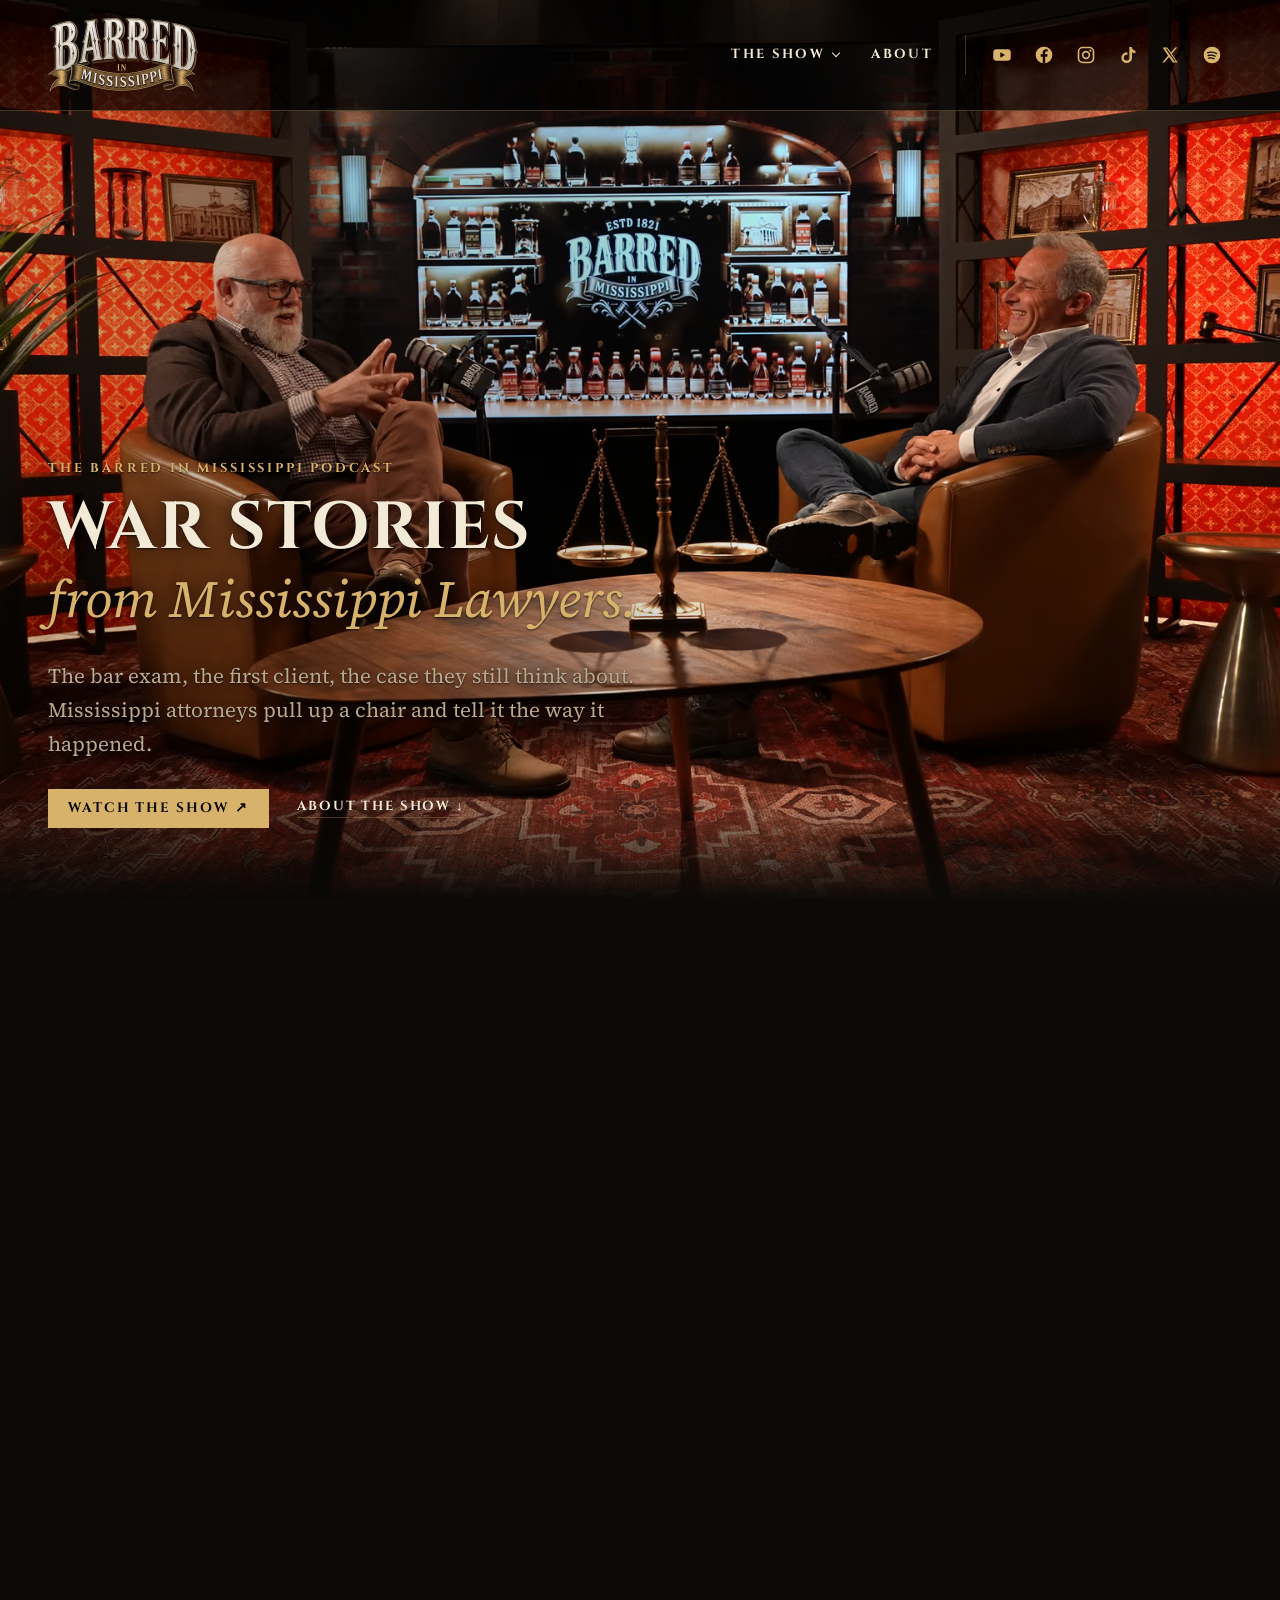
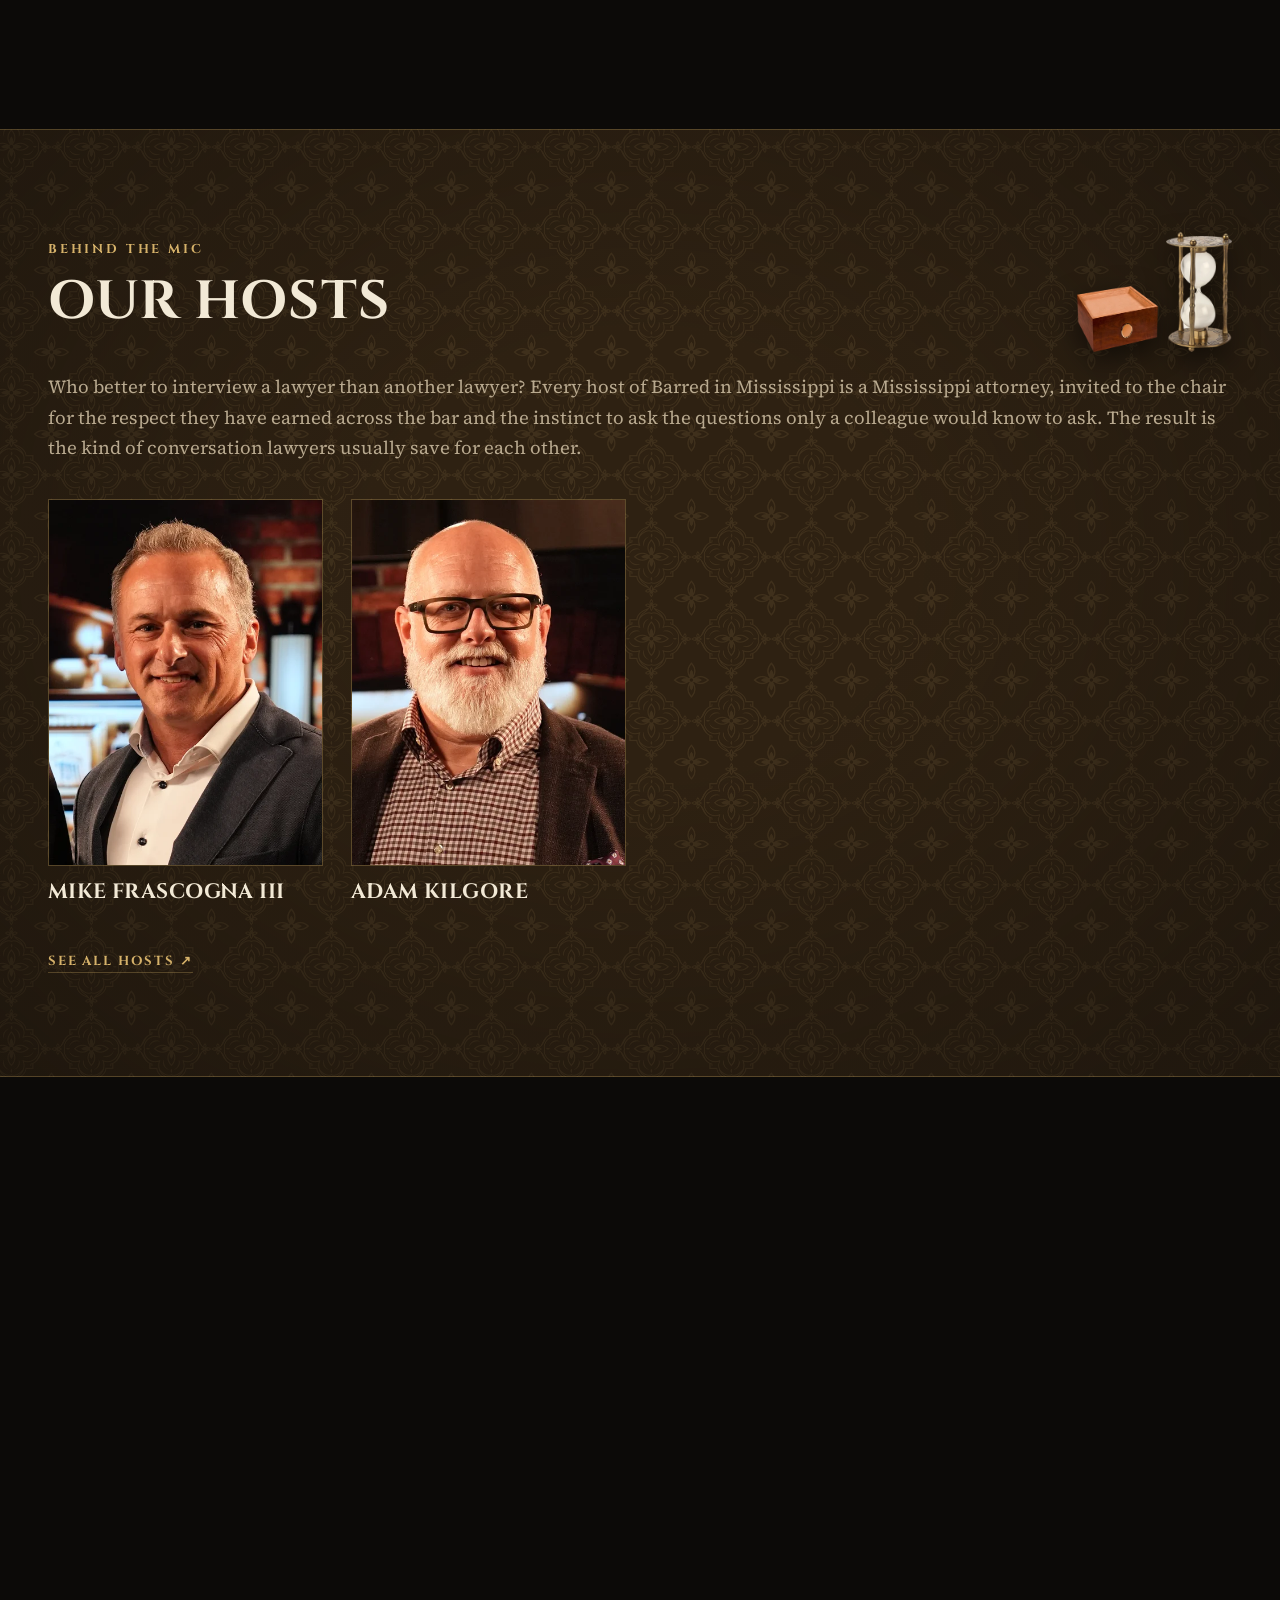
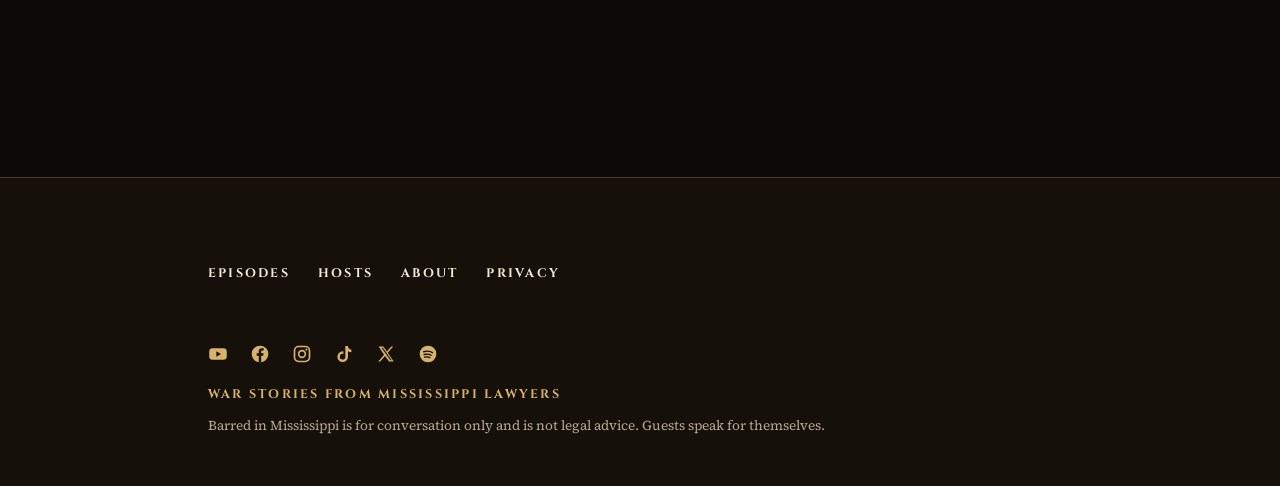
==== index.html @ 9eb92b51 "Deploy site from d21d8d0" ====
<!doctype html>
<html lang="en">
<head>
  <meta charset="UTF-8" />
  <meta http-equiv="Content-Security-Policy" content="default-src 'self'; img-src 'self' data:; media-src 'self'; font-src 'self'; style-src 'self'; script-src 'self'; frame-src https://www.youtube-nocookie.com; base-uri 'self'; form-action 'none'; object-src 'none'; upgrade-insecure-requests">
  <meta name="viewport" content="width=device-width, initial-scale=1.0" />
  <title>Barred in Mississippi | War Stories from Mississippi Lawyers</title>
<meta name="description" content="Barred in Mississippi is a podcast of conversations with the attorneys who practice law in Mississippi: how they got here, the bar, the first client and the stories they still tell.">
<meta name="robots" content="noindex,nofollow">
<link rel="canonical" href="https://barredinmississippi.com/">
<meta property="og:type" content="website">
<meta property="og:site_name" content="Barred in Mississippi">
<meta property="og:locale" content="en_US">
<meta property="og:title" content="Barred in Mississippi | War Stories from Mississippi Lawyers">
<meta property="og:description" content="Barred in Mississippi is a podcast of conversations with the attorneys who practice law in Mississippi: how they got here, the bar, the first client and the stories they still tell.">
<meta property="og:url" content="https://barredinmississippi.com/">
<meta property="og:image" content="https://barredinmississippi.com/og/barred-og.jpg">
<meta property="og:image:alt" content="Barred in Mississippi: War Stories from Mississippi Lawyers">
<meta name="twitter:card" content="summary_large_image">
<meta name="referrer" content="strict-origin-when-cross-origin">
<script type="application/ld+json">{"@context":"https://schema.org","@graph":[{"@type":"Organization","@id":"https://barredinmississippi.com/#organization","name":"Barred in Mississippi","url":"https://barredinmississippi.com/","slogan":"War Stories from Mississippi Lawyers","logo":{"@type":"ImageObject","url":"https://barredinmississippi.com/icon-512.png","width":512,"height":512},"sameAs":[]},{"@type":"PodcastSeries","@id":"https://barredinmississippi.com/#podcast","name":"Barred in Mississippi","description":"Conversations with the attorneys who practice law in Mississippi: how they got here, the cases that shaped them and the stories they tell. No lectures, no legal advice.","url":"https://barredinmississippi.com/show/","image":"https://barredinmississippi.com/og/barred-og.jpg","inLanguage":"en-US","publisher":{"@id":"https://barredinmississippi.com/#organization"}},{"@type":"WebSite","@id":"https://barredinmississippi.com/#website","url":"https://barredinmississippi.com/","name":"Barred in Mississippi","publisher":{"@id":"https://barredinmississippi.com/#organization"}}]}</script>
  <link rel="icon" type="image/png" sizes="32x32" href="/favicon-32.png"><link rel="icon" href="/favicon.ico" sizes="16x16 32x32"><link rel="apple-touch-icon" sizes="180x180" href="/apple-touch-icon.png"><link rel="manifest" href="/site.webmanifest"><meta name="theme-color" content="#0c0a08">
  <script type="module" crossorigin src="/assets/home-DeIqQFp8.js"></script>
  <link rel="modulepreload" crossorigin href="/assets/chrome-CKt9qE5e.js">
  <link rel="stylesheet" crossorigin href="/assets/chrome-BFqnssAL.css">
</head>
<body>
  <div id="app"><a class="skip-link" href="#main">Skip to content</a>
<header class="main-header"><a class="brand" href="#top" aria-label="Barred in Mississippi home"><img src="/brand/wordmark-600.webp" srcset="/brand/wordmark-600.webp 600w, /brand/wordmark-1200.webp 1200w" sizes="150px" width="1200" height="591" alt=""></a><button class="mobile-menu" aria-label="Open menu" aria-expanded="false" aria-controls="main-nav">Menu <span>+</span></button><nav id="main-nav" aria-label="Main"><div class="nav-group"><a class="nav-top" href="/show/">The show <span class="nav-caret" aria-hidden="true"></span></a><div class="subnav"><a href="/show/">Episodes</a><a href="/hosts/">Hosts</a></div></div><a href="#about">About</a><ul class="social social-menu" aria-label="Barred in Mississippi on social media"><li><span class="social-soon" title="YouTube: coming soon" aria-label="YouTube, coming soon"><svg viewBox="0 0 24 24" width="20" height="20" fill="currentColor" aria-hidden="true" focusable="false"><path fill-rule="evenodd" d="M5.5 5h13a4 4 0 0 1 4 4v6a4 4 0 0 1-4 4h-13a4 4 0 0 1-4-4V9a4 4 0 0 1 4-4Zm4.5 3.8v6.4l5.6-3.2Z"/></svg></span></li><li><span class="social-soon" title="Facebook: coming soon" aria-label="Facebook, coming soon"><svg viewBox="0 0 24 24" width="20" height="20" fill="currentColor" aria-hidden="true" focusable="false"><path fill-rule="evenodd" d="M12 2a10 10 0 1 1 0 20a10 10 0 1 1 0-20Zm1.4 19.6V14h2.5l.4-3h-2.9V9.3c0-.9.3-1.5 1.5-1.5h1.5V5.1c-.3 0-1.2-.1-2.2-.1-2.2 0-3.7 1.3-3.7 3.8V11H8v3h2.5v7.6Z"/></svg></span></li><li><span class="social-soon" title="Instagram: coming soon" aria-label="Instagram, coming soon"><svg viewBox="0 0 24 24" width="20" height="20" fill="currentColor" aria-hidden="true" focusable="false"><rect x="3" y="3" width="18" height="18" rx="5" fill="none" stroke="currentColor" stroke-width="2"/><circle cx="12" cy="12" r="4" fill="none" stroke="currentColor" stroke-width="2"/><circle cx="17.3" cy="6.7" r="1.3"/></svg></span></li><li><span class="social-soon" title="TikTok: coming soon" aria-label="TikTok, coming soon"><svg viewBox="0 0 24 24" width="20" height="20" fill="currentColor" aria-hidden="true" focusable="false"><path d="M13.6 2.5h3.1a4.8 4.8 0 0 0 4.2 4.3v3.1a7.8 7.8 0 0 1-4.1-1.3v6.6a6.4 6.4 0 1 1-6.4-6.4c.3 0 .6 0 .9.1v3.2a3.3 3.3 0 1 0 2.3 3.1Z"/></svg></span></li><li><span class="social-soon" title="X: coming soon" aria-label="X, coming soon"><svg viewBox="0 0 24 24" width="20" height="20" fill="currentColor" aria-hidden="true" focusable="false"><path fill-rule="evenodd" d="M3.2 3h5.6l4.3 5.9L18.3 3h2.3l-6.5 7.5 7.1 10.5h-5.6l-4.7-6.6L5 21H2.7l7-8ZM6.6 4.6l10.6 14.8h1.6L8.3 4.6Z"/></svg></span></li><li><span class="social-soon" title="Spotify: coming soon" aria-label="Spotify, coming soon"><svg viewBox="0 0 24 24" width="20" height="20" fill="currentColor" aria-hidden="true" focusable="false"><circle cx="12" cy="12" r="10"/><path d="M6.8 9.3c3.6-1.1 7.6-.8 10.6 1M7.4 12.6c2.9-.8 6-.5 8.4.9M8 15.7c2.2-.6 4.4-.4 6.3.7" fill="none" stroke="#0c0a08" stroke-width="1.6" stroke-linecap="round"/></svg></span></li></ul></nav><ul class="social social-header" aria-label="Barred in Mississippi on social media"><li><span class="social-soon" title="YouTube: coming soon" aria-label="YouTube, coming soon"><svg viewBox="0 0 24 24" width="20" height="20" fill="currentColor" aria-hidden="true" focusable="false"><path fill-rule="evenodd" d="M5.5 5h13a4 4 0 0 1 4 4v6a4 4 0 0 1-4 4h-13a4 4 0 0 1-4-4V9a4 4 0 0 1 4-4Zm4.5 3.8v6.4l5.6-3.2Z"/></svg></span></li><li><span class="social-soon" title="Facebook: coming soon" aria-label="Facebook, coming soon"><svg viewBox="0 0 24 24" width="20" height="20" fill="currentColor" aria-hidden="true" focusable="false"><path fill-rule="evenodd" d="M12 2a10 10 0 1 1 0 20a10 10 0 1 1 0-20Zm1.4 19.6V14h2.5l.4-3h-2.9V9.3c0-.9.3-1.5 1.5-1.5h1.5V5.1c-.3 0-1.2-.1-2.2-.1-2.2 0-3.7 1.3-3.7 3.8V11H8v3h2.5v7.6Z"/></svg></span></li><li><span class="social-soon" title="Instagram: coming soon" aria-label="Instagram, coming soon"><svg viewBox="0 0 24 24" width="20" height="20" fill="currentColor" aria-hidden="true" focusable="false"><rect x="3" y="3" width="18" height="18" rx="5" fill="none" stroke="currentColor" stroke-width="2"/><circle cx="12" cy="12" r="4" fill="none" stroke="currentColor" stroke-width="2"/><circle cx="17.3" cy="6.7" r="1.3"/></svg></span></li><li><span class="social-soon" title="TikTok: coming soon" aria-label="TikTok, coming soon"><svg viewBox="0 0 24 24" width="20" height="20" fill="currentColor" aria-hidden="true" focusable="false"><path d="M13.6 2.5h3.1a4.8 4.8 0 0 0 4.2 4.3v3.1a7.8 7.8 0 0 1-4.1-1.3v6.6a6.4 6.4 0 1 1-6.4-6.4c.3 0 .6 0 .9.1v3.2a3.3 3.3 0 1 0 2.3 3.1Z"/></svg></span></li><li><span class="social-soon" title="X: coming soon" aria-label="X, coming soon"><svg viewBox="0 0 24 24" width="20" height="20" fill="currentColor" aria-hidden="true" focusable="false"><path fill-rule="evenodd" d="M3.2 3h5.6l4.3 5.9L18.3 3h2.3l-6.5 7.5 7.1 10.5h-5.6l-4.7-6.6L5 21H2.7l7-8ZM6.6 4.6l10.6 14.8h1.6L8.3 4.6Z"/></svg></span></li><li><span class="social-soon" title="Spotify: coming soon" aria-label="Spotify, coming soon"><svg viewBox="0 0 24 24" width="20" height="20" fill="currentColor" aria-hidden="true" focusable="false"><circle cx="12" cy="12" r="10"/><path d="M6.8 9.3c3.6-1.1 7.6-.8 10.6 1M7.4 12.6c2.9-.8 6-.5 8.4.9M8 15.7c2.2-.6 4.4-.4 6.3.7" fill="none" stroke="#0c0a08" stroke-width="1.6" stroke-linecap="round"/></svg></span></li></ul></header>
<main id="main">
<section class="hero" id="top"><video class="hero-video" autoplay muted loop playsinline preload="auto" poster="/video/hero-conversation-poster.webp" aria-hidden="true" tabindex="-1"><source src="/video/hero-conversation-mobile.mp4" type="video/mp4" media="(max-width:760px)"><source src="/video/hero-conversation-1080.webm" type="video/webm"><source src="/video/hero-conversation-1080.mp4" type="video/mp4"></video><div class="hero-shade" aria-hidden="true"></div><div class="hero-copy"><p class="eyebrow">The Barred in Mississippi Podcast</p><h1>War Stories<br><em>from Mississippi Lawyers.</em></h1><p class="hero-lede">The bar exam, the first client, the case they still think about. Mississippi attorneys pull up a chair and tell it the way it happened.</p><div class="hero-actions"><a class="button" href="/show/">Watch the show <span>↗</span></a><a class="text-link light" href="#about">About the show ↓</a></div></div></section>
<section class="recent" aria-labelledby="recent-title"><div class="wrap"><div class="shelf-head"><div class="section-head"><p class="eyebrow">Now playing</p><h2 id="recent-title">Recent Episodes</h2></div><div class="shelf shelf-recent" aria-hidden="true"><img class="shelf-decanter" src="/img/shelf/decanter.webp" width="336" height="660" alt="" loading="lazy" decoding="async"><img class="shelf-humidor" src="/img/shelf/humidor.webp" width="408" height="330" alt="" loading="lazy" decoding="async"></div></div><ul class="plate-row"><li><a href="/show/002-mike-frascogna-ii/"><img src="/img/episodes/ep-002-mike-frascogna-ii-960.webp" srcset="/img/episodes/ep-002-mike-frascogna-ii-960.webp 960w, /img/episodes/ep-002-mike-frascogna-ii-1920.webp 1920w" sizes="(max-width:700px) 92vw, (max-width:1100px) 46vw, 25vw" width="1920" height="1080" alt="Episode 002: From Track to Entertainment Law, with Mike Frascogna Jr." loading="lazy" decoding="async"><span class="plate-num">Episode 002</span><span class="plate-guest">Mike Frascogna Jr.</span><span class="plate-role">Entertainment and Sports Attorney</span></a></li><li><a href="/show/001-adam-kilgore/"><img src="/img/episodes/ep-001-adam-kilgore-960.webp" srcset="/img/episodes/ep-001-adam-kilgore-960.webp 960w, /img/episodes/ep-001-adam-kilgore-1920.webp 1920w" sizes="(max-width:700px) 92vw, (max-width:1100px) 46vw, 25vw" width="1920" height="1080" alt="Episode 001: The Mississippi Bar’s Angel of Death, with Adam Kilgore" loading="lazy" decoding="async"><span class="plate-num">Episode 001</span><span class="plate-guest">Adam Kilgore</span><span class="plate-role">Longtime General Counsel, The Mississippi Bar</span></a></li></ul><p class="more"><a class="text-link" href="/show/">All episodes ↗</a></p></div></section>
<section class="home-hosts" aria-labelledby="home-hosts-title"><div class="wrap"><div class="shelf-head"><div class="section-head"><p class="eyebrow">Behind the mic</p><h2 id="home-hosts-title">Our Hosts</h2></div><div class="shelf shelf-recent" aria-hidden="true"><img class="shelf-humidor" src="/img/shelf/humidor.webp" width="408" height="330" alt="" loading="lazy" decoding="async"><img class="shelf-hourglass" src="/img/shelf/hourglass.webp" width="332" height="600" alt="" loading="lazy" decoding="async"></div></div><p class="home-hosts-lede">Who better to interview a lawyer than another lawyer? Every host of Barred in Mississippi is a Mississippi attorney, invited to the chair for the respect they have earned across the bar and the instinct to ask the questions only a colleague would know to ask. The result is the kind of conversation lawyers usually save for each other.</p><ol class="host-grid home-host-grid"><li class="host-card"><a class="host-photo" href="/hosts/mike-frascogna-iii/"><img src="/img/hosts/mike-frascogna-iii-480.webp" srcset="/img/hosts/mike-frascogna-iii-480.webp 480w, /img/hosts/mike-frascogna-iii-900.webp 900w" sizes="(max-width:760px) 46vw, (max-width:1100px) 30vw, 22vw" width="900" height="1205" alt="Mike Frascogna III" loading="lazy" decoding="async"></a><h3 class="host-name"><a href="/hosts/mike-frascogna-iii/">Mike Frascogna III</a></h3></li><li class="host-card"><a class="host-photo" href="/hosts/adam-kilgore/"><img src="/img/hosts/adam-kilgore-480.webp" srcset="/img/hosts/adam-kilgore-480.webp 480w, /img/hosts/adam-kilgore-900.webp 900w" sizes="(max-width:760px) 46vw, (max-width:1100px) 30vw, 22vw" width="900" height="1205" alt="Adam Kilgore" loading="lazy" decoding="async"></a><h3 class="host-name"><a href="/hosts/adam-kilgore/">Adam Kilgore</a></h3></li></ol><p class="more"><a class="text-link" href="/hosts/">See all hosts ↗</a></p></div></section>
<section class="about" id="about"><div class="wrap"><p class="eyebrow">About the show</p><h2 class="about-title">Every lawyer <em>has a story.</em></h2><div class="about-grid"><div class="about-photos"><img class="about-wide" src="/img/about/on-set-kilgore-1500.webp" srcset="/img/about/on-set-kilgore-800.webp 800w, /img/about/on-set-kilgore-1500.webp 1500w" sizes="(max-width:760px) 92vw, 46vw" width="1500" height="1000" alt="Adam Kilgore and host Mike Frascogna III in conversation on the Barred in Mississippi set" loading="lazy" decoding="async"><div class="about-guests"><img src="/img/about/adam-kilgore-800.webp" srcset="/img/about/adam-kilgore-500.webp 500w, /img/about/adam-kilgore-800.webp 800w" sizes="(max-width:760px) 30vw, 15vw" width="800" height="1000" alt="Adam Kilgore telling a story on the Barred in Mississippi set" loading="lazy" decoding="async"><img src="/img/about/mike-frascogna-ii-800.webp" srcset="/img/about/mike-frascogna-ii-500.webp 500w, /img/about/mike-frascogna-ii-800.webp 800w" sizes="(max-width:760px) 30vw, 15vw" width="800" height="1000" alt="Mike Frascogna Jr. smiling in the leather chair on the Barred in Mississippi set" loading="lazy" decoding="async"><img src="/img/about/frascogna-kilgore-800.webp" srcset="/img/about/frascogna-kilgore-500.webp 500w, /img/about/frascogna-kilgore-800.webp 800w" sizes="(max-width:760px) 30vw, 15vw" width="800" height="1000" alt="Mike Frascogna Jr. and Adam Kilgore standing together on the Barred in Mississippi set" loading="lazy" decoding="async"></div></div><div class="about-copy"><p><strong>Barred in Mississippi is a podcast about the people who practice law in this state.</strong> Not the cases on the evening news, but the careers behind them: why someone chose the law, how they got through the bar, and what the work is really like once the door has their name on it.</p><p>Each episode, one Mississippi attorney sits down in our speakeasy studio for an unhurried conversation. Closing attorneys and trial lawyers, general counsels and solo practitioners, people just sworn in and people who have seen it all. They tell the stories lawyers usually save for each other.</p><p>The show is independent. It doesn’t market a firm or sell legal services, and nothing said on it is legal advice. It’s conversation, the kind that used to happen after hours, with the good bottle open.</p><a class="button" href="/show/">Watch the show ↗</a></div></div></div></section>
<section class="counties" aria-labelledby="counties-title"><div class="wrap counties-copy"><p class="eyebrow">Eighty-two counties</p><h2 id="counties-title">Every county has a courthouse.<br><em>Every courthouse has a story.</em></h2><div class="shelf shelf-counties" aria-hidden="true"><img class="shelf-jar" src="/img/shelf/jar.webp" width="351" height="390" alt="" loading="lazy" decoding="async"><img class="shelf-hourglass" src="/img/shelf/hourglass.webp" width="332" height="600" alt="" loading="lazy" decoding="async"></div></div><ul class="courthouses" aria-hidden="true"><li><img src="/img/courthouses/courthouse-1-1200.webp" srcset="/img/courthouses/courthouse-1-600.webp 600w, /img/courthouses/courthouse-1-1200.webp 1200w" sizes="(max-width:700px) 60vw, 22vw" width="1200" height="960" alt="" loading="lazy" decoding="async"></li><li><img src="/img/courthouses/courthouse-2-1200.webp" srcset="/img/courthouses/courthouse-2-600.webp 600w, /img/courthouses/courthouse-2-1200.webp 1200w" sizes="(max-width:700px) 60vw, 22vw" width="1200" height="960" alt="" loading="lazy" decoding="async"></li><li><img src="/img/courthouses/courthouse-3-1200.webp" srcset="/img/courthouses/courthouse-3-600.webp 600w, /img/courthouses/courthouse-3-1200.webp 1200w" sizes="(max-width:700px) 60vw, 22vw" width="1200" height="960" alt="" loading="lazy" decoding="async"></li><li><img src="/img/courthouses/courthouse-4-1200.webp" srcset="/img/courthouses/courthouse-4-600.webp 600w, /img/courthouses/courthouse-4-1200.webp 1200w" sizes="(max-width:700px) 60vw, 22vw" width="1200" height="960" alt="" loading="lazy" decoding="async"></li><li><img src="/img/courthouses/courthouse-5-1200.webp" srcset="/img/courthouses/courthouse-5-600.webp 600w, /img/courthouses/courthouse-5-1200.webp 1200w" sizes="(max-width:700px) 60vw, 22vw" width="1200" height="960" alt="" loading="lazy" decoding="async"></li><li class="tall"><img src="/img/courthouses/courthouse-6-960.webp" srcset="/img/courthouses/courthouse-6-480.webp 480w, /img/courthouses/courthouse-6-960.webp 960w" sizes="(max-width:700px) 40vw, 14vw" width="960" height="1200" alt="" loading="lazy" decoding="async"></li><li class="tall"><img src="/img/courthouses/courthouse-7-960.webp" srcset="/img/courthouses/courthouse-7-480.webp 480w, /img/courthouses/courthouse-7-960.webp 960w" sizes="(max-width:700px) 40vw, 14vw" width="960" height="1200" alt="" loading="lazy" decoding="async"></li></ul></section>
<section class="closing"><img class="closing-mark" src="/brand/logo-primary-600.webp" width="600" height="478" alt="" loading="lazy"><p class="eyebrow">War Stories from Mississippi Lawyers</p><h2>Pull up a chair.</h2><p>New conversations with Mississippi lawyers, recorded in Jackson.</p><a class="text-link light" href="/show/">Watch the show ↗</a><div class="shelf shelf-closing-left" aria-hidden="true"><img class="shelf-hourglass" src="/img/shelf/hourglass.webp" width="332" height="600" alt="" loading="lazy" decoding="async"><img class="shelf-humidor" src="/img/shelf/humidor.webp" width="408" height="330" alt="" loading="lazy" decoding="async"></div><div class="shelf shelf-closing-right" aria-hidden="true"><img class="shelf-jar" src="/img/shelf/jar.webp" width="351" height="390" alt="" loading="lazy" decoding="async"><img class="shelf-decanter" src="/img/shelf/decanter.webp" width="336" height="660" alt="" loading="lazy" decoding="async"></div></section>
</main>
<footer class="site-footer"><a class="footer-mark" href="#top"><img src="/brand/logo-primary-600.webp" width="600" height="478" alt="Barred in Mississippi, established 1821" loading="lazy"></a><div class="footer-links"><a href="/show/">Episodes</a><a href="/hosts/">Hosts</a><a href="#about">About</a><a href="/privacy/">Privacy</a></div><ul class="social social-footer" aria-label="Barred in Mississippi on social media"><li><span class="social-soon" title="YouTube: coming soon" aria-label="YouTube, coming soon"><svg viewBox="0 0 24 24" width="20" height="20" fill="currentColor" aria-hidden="true" focusable="false"><path fill-rule="evenodd" d="M5.5 5h13a4 4 0 0 1 4 4v6a4 4 0 0 1-4 4h-13a4 4 0 0 1-4-4V9a4 4 0 0 1 4-4Zm4.5 3.8v6.4l5.6-3.2Z"/></svg></span></li><li><span class="social-soon" title="Facebook: coming soon" aria-label="Facebook, coming soon"><svg viewBox="0 0 24 24" width="20" height="20" fill="currentColor" aria-hidden="true" focusable="false"><path fill-rule="evenodd" d="M12 2a10 10 0 1 1 0 20a10 10 0 1 1 0-20Zm1.4 19.6V14h2.5l.4-3h-2.9V9.3c0-.9.3-1.5 1.5-1.5h1.5V5.1c-.3 0-1.2-.1-2.2-.1-2.2 0-3.7 1.3-3.7 3.8V11H8v3h2.5v7.6Z"/></svg></span></li><li><span class="social-soon" title="Instagram: coming soon" aria-label="Instagram, coming soon"><svg viewBox="0 0 24 24" width="20" height="20" fill="currentColor" aria-hidden="true" focusable="false"><rect x="3" y="3" width="18" height="18" rx="5" fill="none" stroke="currentColor" stroke-width="2"/><circle cx="12" cy="12" r="4" fill="none" stroke="currentColor" stroke-width="2"/><circle cx="17.3" cy="6.7" r="1.3"/></svg></span></li><li><span class="social-soon" title="TikTok: coming soon" aria-label="TikTok, coming soon"><svg viewBox="0 0 24 24" width="20" height="20" fill="currentColor" aria-hidden="true" focusable="false"><path d="M13.6 2.5h3.1a4.8 4.8 0 0 0 4.2 4.3v3.1a7.8 7.8 0 0 1-4.1-1.3v6.6a6.4 6.4 0 1 1-6.4-6.4c.3 0 .6 0 .9.1v3.2a3.3 3.3 0 1 0 2.3 3.1Z"/></svg></span></li><li><span class="social-soon" title="X: coming soon" aria-label="X, coming soon"><svg viewBox="0 0 24 24" width="20" height="20" fill="currentColor" aria-hidden="true" focusable="false"><path fill-rule="evenodd" d="M3.2 3h5.6l4.3 5.9L18.3 3h2.3l-6.5 7.5 7.1 10.5h-5.6l-4.7-6.6L5 21H2.7l7-8ZM6.6 4.6l10.6 14.8h1.6L8.3 4.6Z"/></svg></span></li><li><span class="social-soon" title="Spotify: coming soon" aria-label="Spotify, coming soon"><svg viewBox="0 0 24 24" width="20" height="20" fill="currentColor" aria-hidden="true" focusable="false"><circle cx="12" cy="12" r="10"/><path d="M6.8 9.3c3.6-1.1 7.6-.8 10.6 1M7.4 12.6c2.9-.8 6-.5 8.4.9M8 15.7c2.2-.6 4.4-.4 6.3.7" fill="none" stroke="#0c0a08" stroke-width="1.6" stroke-linecap="round"/></svg></span></li></ul><p class="footer-tag">War Stories from Mississippi Lawyers</p><p class="footer-note">Barred in Mississippi is for conversation only and is not legal advice. Guests speak for themselves.</p></footer></div>
</body>
</html>
---- assets/chrome-BFqnssAL.css ----
@font-face{font-family:Cinzel;font-style:normal;font-display:swap;font-weight:600;src:url(/assets/cinzel-latin-ext-600-normal-BEFdM_VE.woff2)format("woff2"),url(/assets/cinzel-latin-ext-600-normal-BY9Mq9iK.woff)format("woff");unicode-range:U+100-2BA,U+2BD-2C5,U+2C7-2CC,U+2CE-2D7,U+2DD-2FF,U+304,U+308,U+329,U+1D00-1DBF,U+1E00-1E9F,U+1EF2-1EFF,U+2020,U+20A0-20AB,U+20AD-20C0,U+2113,U+2C60-2C7F,U+A720-A7FF}@font-face{font-family:Cinzel;font-style:normal;font-display:swap;font-weight:600;src:url(/assets/cinzel-latin-600-normal-Dd5YO2UX.woff2)format("woff2"),url(/assets/cinzel-latin-600-normal-CH_LB4su.woff)format("woff");unicode-range:U+??,U+131,U+152-153,U+2BB-2BC,U+2C6,U+2DA,U+2DC,U+304,U+308,U+329,U+2000-206F,U+20AC,U+2122,U+2191,U+2193,U+2212,U+2215,U+FEFF,U+FFFD}@font-face{font-family:Cinzel;font-style:normal;font-display:swap;font-weight:700;src:url(/assets/cinzel-latin-ext-700-normal-C24KFjuG.woff2)format("woff2"),url(/assets/cinzel-latin-ext-700-normal-CORa-yIv.woff)format("woff");unicode-range:U+100-2BA,U+2BD-2C5,U+2C7-2CC,U+2CE-2D7,U+2DD-2FF,U+304,U+308,U+329,U+1D00-1DBF,U+1E00-1E9F,U+1EF2-1EFF,U+2020,U+20A0-20AB,U+20AD-20C0,U+2113,U+2C60-2C7F,U+A720-A7FF}@font-face{font-family:Cinzel;font-style:normal;font-display:swap;font-weight:700;src:url(/assets/cinzel-latin-700-normal-Dkw14w9r.woff2)format("woff2"),url(/assets/cinzel-latin-700-normal-C-gK7hA8.woff)format("woff");unicode-range:U+??,U+131,U+152-153,U+2BB-2BC,U+2C6,U+2DA,U+2DC,U+304,U+308,U+329,U+2000-206F,U+20AC,U+2122,U+2191,U+2193,U+2212,U+2215,U+FEFF,U+FFFD}@font-face{font-family:"Source Serif 4";font-style:normal;font-display:swap;font-weight:400;src:url(/assets/source-serif-4-cyrillic-ext-400-normal-CWV284fw.woff2)format("woff2"),url(/assets/source-serif-4-cyrillic-ext-400-normal-CYkrUebz.woff)format("woff");unicode-range:U+460-52F,U+1C80-1C8A,U+20B4,U+2DE0-2DFF,U+A640-A69F,U+FE2E-FE2F}@font-face{font-family:"Source Serif 4";font-style:normal;font-display:swap;font-weight:400;src:url(/assets/source-serif-4-cyrillic-400-normal-C44pakCn.woff2)format("woff2"),url(/assets/source-serif-4-cyrillic-400-normal-DEwCKrdL.woff)format("woff");unicode-range:U+301,U+400-45F,U+490-491,U+4B0-4B1,U+2116}@font-face{font-family:"Source Serif 4";font-style:normal;font-display:swap;font-weight:400;src:url(/assets/source-serif-4-greek-400-normal-Cw5-AHNN.woff2)format("woff2"),url(/assets/source-serif-4-greek-400-normal-D_DO3bho.woff)format("woff");unicode-range:U+370-377,U+37A-37F,U+384-38A,U+38C,U+38E-3A1,U+3A3-3FF}@font-face{font-family:"Source Serif 4";font-style:normal;font-display:swap;font-weight:400;src:url(/assets/source-serif-4-vietnamese-400-normal-DFDfvBrN.woff2)format("woff2"),url(/assets/source-serif-4-vietnamese-400-normal-9XEw6Pmr.woff)format("woff");unicode-range:U+102-103,U+110-111,U+128-129,U+168-169,U+1A0-1A1,U+1AF-1B0,U+300-301,U+303-304,U+308-309,U+323,U+329,U+1EA0-1EF9,U+20AB}@font-face{font-family:"Source Serif 4";font-style:normal;font-display:swap;font-weight:400;src:url(/assets/source-serif-4-latin-ext-400-normal-B5LksYz5.woff2)format("woff2"),url(/assets/source-serif-4-latin-ext-400-normal-DKmgyNre.woff)format("woff");unicode-range:U+100-2BA,U+2BD-2C5,U+2C7-2CC,U+2CE-2D7,U+2DD-2FF,U+304,U+308,U+329,U+1D00-1DBF,U+1E00-1E9F,U+1EF2-1EFF,U+2020,U+20A0-20AB,U+20AD-20C4,U+2113,U+2C60-2C7F,U+A720-A7FF}@font-face{font-family:"Source Serif 4";font-style:normal;font-display:swap;font-weight:400;src:url(/assets/source-serif-4-latin-400-normal-DJ5YJwmz.woff2)format("woff2"),url(/assets/source-serif-4-latin-400-normal-C1O10bxN.woff)format("woff");unicode-range:U+??,U+131,U+152-153,U+2BB-2BC,U+2C6,U+2DA,U+2DC,U+304,U+308,U+329,U+2000-206F,U+20AC,U+2122,U+2191,U+2193,U+2212,U+2215,U+FEFF,U+FFFD}@font-face{font-family:"Source Serif 4";font-style:italic;font-display:swap;font-weight:400;src:url(/assets/source-serif-4-cyrillic-ext-400-italic-zoDFlEzN.woff2)format("woff2"),url(/assets/source-serif-4-cyrillic-ext-400-italic-Drp6JL_V.woff)format("woff");unicode-range:U+460-52F,U+1C80-1C8A,U+20B4,U+2DE0-2DFF,U+A640-A69F,U+FE2E-FE2F}@font-face{font-family:"Source Serif 4";font-style:italic;font-display:swap;font-weight:400;src:url(/assets/source-serif-4-cyrillic-400-italic-BLN19cOa.woff2)format("woff2"),url(/assets/source-serif-4-cyrillic-400-italic-C-sRFhvU.woff)format("woff");unicode-range:U+301,U+400-45F,U+490-491,U+4B0-4B1,U+2116}@font-face{font-family:"Source Serif 4";font-style:italic;font-display:swap;font-weight:400;src:url(/assets/source-serif-4-greek-400-italic-C7D4Dq0H.woff2)format("woff2"),url(/assets/source-serif-4-greek-400-italic-Ce3U_qGW.woff)format("woff");unicode-range:U+370-377,U+37A-37F,U+384-38A,U+38C,U+38E-3A1,U+3A3-3FF}@font-face{font-family:"Source Serif 4";font-style:italic;font-display:swap;font-weight:400;src:url(/assets/source-serif-4-vietnamese-400-italic-B7_QYl3c.woff2)format("woff2"),url(/assets/source-serif-4-vietnamese-400-italic-7zG0SGDK.woff)format("woff");unicode-range:U+102-103,U+110-111,U+128-129,U+168-169,U+1A0-1A1,U+1AF-1B0,U+300-301,U+303-304,U+308-309,U+323,U+329,U+1EA0-1EF9,U+20AB}@font-face{font-family:"Source Serif 4";font-style:italic;font-display:swap;font-weight:400;src:url(/assets/source-serif-4-latin-ext-400-italic-Cj8BerOQ.woff2)format("woff2"),url(/assets/source-serif-4-latin-ext-400-italic-Cttr6ITu.woff)format("woff");unicode-range:U+100-2BA,U+2BD-2C5,U+2C7-2CC,U+2CE-2D7,U+2DD-2FF,U+304,U+308,U+329,U+1D00-1DBF,U+1E00-1E9F,U+1EF2-1EFF,U+2020,U+20A0-20AB,U+20AD-20C4,U+2113,U+2C60-2C7F,U+A720-A7FF}@font-face{font-family:"Source Serif 4";font-style:italic;font-display:swap;font-weight:400;src:url(/assets/source-serif-4-latin-400-italic-0j97Jm6B.woff2)format("woff2"),url(/assets/source-serif-4-latin-400-italic-DZulBB6l.woff)format("woff");unicode-range:U+??,U+131,U+152-153,U+2BB-2BC,U+2C6,U+2DA,U+2DC,U+304,U+308,U+329,U+2000-206F,U+20AC,U+2122,U+2191,U+2193,U+2212,U+2215,U+FEFF,U+FFFD}@font-face{font-family:"Source Serif 4";font-style:normal;font-display:swap;font-weight:600;src:url(/assets/source-serif-4-cyrillic-ext-600-normal-D_E8FDgP.woff2)format("woff2"),url(/assets/source-serif-4-cyrillic-ext-600-normal-h2VnbV3V.woff)format("woff");unicode-range:U+460-52F,U+1C80-1C8A,U+20B4,U+2DE0-2DFF,U+A640-A69F,U+FE2E-FE2F}@font-face{font-family:"Source Serif 4";font-style:normal;font-display:swap;font-weight:600;src:url(/assets/source-serif-4-cyrillic-600-normal-BDP5YDHD.woff2)format("woff2"),url(/assets/source-serif-4-cyrillic-600-normal-CHh5eQWW.woff)format("woff");unicode-range:U+301,U+400-45F,U+490-491,U+4B0-4B1,U+2116}@font-face{font-family:"Source Serif 4";font-style:normal;font-display:swap;font-weight:600;src:url(/assets/source-serif-4-greek-600-normal-DdRkKr-1.woff2)format("woff2"),url(/assets/source-serif-4-greek-600-normal-OkzgCkGB.woff)format("woff");unicode-range:U+370-377,U+37A-37F,U+384-38A,U+38C,U+38E-3A1,U+3A3-3FF}@font-face{font-family:"Source Serif 4";font-style:normal;font-display:swap;font-weight:600;src:url(/assets/source-serif-4-vietnamese-600-normal-B33FcZBi.woff2)format("woff2"),url(/assets/source-serif-4-vietnamese-600-normal-CKUOBVO_.woff)format("woff");unicode-range:U+102-103,U+110-111,U+128-129,U+168-169,U+1A0-1A1,U+1AF-1B0,U+300-301,U+303-304,U+308-309,U+323,U+329,U+1EA0-1EF9,U+20AB}@font-face{font-family:"Source Serif 4";font-style:normal;font-display:swap;font-weight:600;src:url(/assets/source-serif-4-latin-ext-600-normal-pa-C5Dkf.woff2)format("woff2"),url(/assets/source-serif-4-latin-ext-600-normal-B2fExS53.woff)format("woff");unicode-range:U+100-2BA,U+2BD-2C5,U+2C7-2CC,U+2CE-2D7,U+2DD-2FF,U+304,U+308,U+329,U+1D00-1DBF,U+1E00-1E9F,U+1EF2-1EFF,U+2020,U+20A0-20AB,U+20AD-20C4,U+2113,U+2C60-2C7F,U+A720-A7FF}@font-face{font-family:"Source Serif 4";font-style:normal;font-display:swap;font-weight:600;src:url(/assets/source-serif-4-latin-600-normal-DouSKlru.woff2)format("woff2"),url(/assets/source-serif-4-latin-600-normal-DeJomR3S.woff)format("woff");unicode-range:U+??,U+131,U+152-153,U+2BB-2BC,U+2C6,U+2DA,U+2DC,U+304,U+308,U+329,U+2000-206F,U+20AC,U+2122,U+2191,U+2193,U+2212,U+2215,U+FEFF,U+FFFD}:root{--ink:#0c0a08;--bar:#16100b;--wood:#22170f;--oxblood:#631c17;--gold:#d6b26a;--brass:#a8823f;--cream:#f2e9d6;--muted:#b8a98f;--line:#d6b26a47;--display:"Cinzel", "Trajan Pro", Georgia, serif;--text:"Source Serif 4", Georgia, "Times New Roman", serif;--gutter:clamp(16px, 4vw, 48px);--lightningcss-light: ;--lightningcss-dark:initial;color-scheme:dark}*,:before,:after{box-sizing:border-box}html{scroll-behavior:smooth}@media (prefers-reduced-motion:reduce){html{scroll-behavior:auto}}body{background:var(--ink);color:var(--cream);font:400 1.125rem/1.65 var(--text);-webkit-font-smoothing:antialiased;margin:0;overflow-x:hidden}img,video{max-width:100%;height:auto;display:block}a{color:inherit}h1,h2,h3{font-family:var(--display);text-transform:uppercase;letter-spacing:.02em;margin:0 0 .4em;font-weight:700;line-height:1.05}h1 em,h2 em{font-family:var(--text);text-transform:none;letter-spacing:0;color:var(--gold);font-style:italic;font-weight:400}p{margin:0 0 1em}.wrap{width:min(1240px, 100% - 2 * var(--gutter));margin-inline:auto}.narrow{width:min(760px, 100% - 2 * var(--gutter))}.eyebrow{font:700 .8rem/1.3 var(--display);letter-spacing:.22em;text-transform:uppercase;color:var(--gold);margin-bottom:1rem}.skip-link{z-index:50;background:var(--gold);color:var(--ink);padding:8px 14px;position:absolute;top:8px;left:-999px}.skip-link:focus{left:8px}:focus-visible{outline:2px solid var(--gold);outline-offset:3px}.button{background:var(--gold);color:var(--ink);font:700 .85rem/1 var(--display);letter-spacing:.14em;text-transform:uppercase;border:1px solid var(--gold);align-items:center;gap:.5em;padding:.85em 1.4em;text-decoration:none;transition:background .2s,color .2s;display:inline-flex}.button:hover{color:var(--gold);background:0 0}.text-link{font:700 .82rem/1.2 var(--display);letter-spacing:.14em;text-transform:uppercase;color:var(--gold);border-bottom:1px solid var(--line);padding-bottom:2px;text-decoration:none}.text-link:hover{border-color:var(--gold)}.text-link.light{color:var(--cream)}.main-header{z-index:40;padding:18px var(--gutter);border-bottom:1px solid var(--line);background:#000000b3;align-items:center;gap:24px;display:flex;position:fixed;inset:0 0 auto}.inner .main-header{position:sticky;top:0}html{scroll-padding-top:120px}.brand img{width:150px}#main-nav{gap:32px;margin-left:auto;display:flex}#main-nav a{font:700 .82rem/1 var(--display);letter-spacing:.18em;text-transform:uppercase;color:var(--cream);border-bottom:1px solid #0000;padding:8px 0;text-decoration:none}#main-nav a:hover{border-color:var(--gold);color:var(--gold)}.mobile-menu{border:1px solid var(--line);color:var(--cream);font:700 .8rem/1 var(--display);letter-spacing:.16em;text-transform:uppercase;cursor:pointer;background:0 0;margin-left:auto;padding:10px 14px;display:none}@media (width<=700px){.brand img{width:118px}.mobile-menu{display:block}#main-nav{background:var(--bar);border-bottom:1px solid var(--line);padding:8px var(--gutter) 16px;flex-direction:column;gap:0;display:none;position:absolute;top:100%;left:0;right:0}#main-nav.open{display:flex}#main-nav a{border-bottom:1px solid var(--line);padding:14px 0}}.hero{min-height:min(100svh,980px);padding:140px var(--gutter) clamp(48px, 8vh, 96px);isolation:isolate;grid-template-columns:1fr auto;align-items:end;gap:40px;display:grid;position:relative;overflow:hidden}.hero-video{object-fit:cover;z-index:-2;width:100%;height:100%;position:absolute;inset:0}.hero-shade{z-index:-1;background:linear-gradient(90deg, #0003 0%, #0003 45%, #0000 70%), linear-gradient(0deg, var(--ink) 0%, #08060400 14%);position:absolute;inset:0}.hero-copy{max-width:640px}.hero h1,.hero .eyebrow,.hero-lede{text-shadow:0 1px 2px #000000b3,0 2px 18px #000000a6}.hero-lede{color:var(--cream)}.hero h1{font-size:clamp(2.6rem,5.2vw,4.5rem)}.hero h1 em{margin-top:.12em;font-size:.78em;line-height:1.1;display:inline-block}.hero-lede{color:var(--muted);max-width:34em;font-size:clamp(1.1rem,1.6vw,1.3rem)}.hero-actions{flex-wrap:wrap;align-items:center;gap:18px 28px;margin-top:28px;display:flex}.hero-card{text-align:center;border:1px solid var(--line);-webkit-backdrop-filter:blur(6px);backdrop-filter:blur(6px);background:#0c0a08b8;width:260px;padding:26px 22px 20px}.hero-card p{color:var(--muted);margin:14px 0 0;font-size:.92rem}@media (width<=900px){.hero{grid-template-columns:1fr}.hero-card{display:none}.hero-shade{background:linear-gradient(#08060499 0%,#08060473 30%,#080604f5 80%)}}.section-head{flex-direction:column;margin-bottom:28px;display:flex}.section-head h2,.page-title{font-size:clamp(2rem,4.2vw,3.4rem)}.recent{background:linear-gradient(180deg, #0c0a086b, #0c0a088c), url(/img/textures/leather-tufted-oxblood-2400.webp) center / cover var(--bar);padding:clamp(56px,8vw,104px) 0}@media (width<=760px){.recent{background-image:linear-gradient(#0c0a086b,#0c0a088c),url(/img/textures/leather-tufted-oxblood-1200.webp)}}.plate-row{grid-template-columns:repeat(auto-fit,minmax(240px,1fr));gap:20px;margin:0;padding:0;list-style:none;display:grid}.plate-row a{text-decoration:none;display:block}.plate-row img{border:1px solid var(--line);transition:border-color .2s,transform .3s}.plate-row a:hover img{border-color:var(--gold);transform:translateY(-3px)}.plate-num,.ep-num{font:700 .74rem/1.2 var(--display);letter-spacing:.2em;text-transform:uppercase;color:var(--gold);margin:14px 0 4px;display:block}.plate-guest{font:700 1.05rem/1.2 var(--display);text-transform:uppercase;display:block}.plate-role{color:var(--gold);margin-top:2px;font-size:.92rem;font-style:italic;line-height:1.35;display:block}.more{margin:32px 0 0}@media (width<=1100px){.plate-row{grid-template-columns:repeat(2,1fr)}}.about{background:linear-gradient(180deg, #0c0a0861, #0c0a0880), url(/img/textures/leather-brown-2400.webp) center / cover var(--bar);border-block:1px solid var(--line);padding:clamp(64px,9vw,120px) 0}@media (width<=760px){.about{background-image:linear-gradient(#0c0a0861,#0c0a0880),url(/img/textures/leather-brown-1200.webp)}}.about .eyebrow{margin-bottom:.6rem}.about-title{white-space:nowrap;margin:0 0 clamp(24px,3vw,40px);font-size:clamp(2.2rem,4.6vw,4.4rem)}.about-grid{grid-template-columns:minmax(0,1fr) minmax(0,1fr);align-items:start;gap:clamp(32px,4.5vw,56px);display:grid}.about-photos{gap:12px;display:grid}.about-photos img{border:1px solid var(--line);width:100%;height:auto;display:block}.about-guests{grid-template-columns:repeat(3,minmax(0,1fr));gap:12px;display:grid}.about-copy p{color:var(--muted);max-width:36em;margin:0 0 1.1em}.about-copy p:first-child{margin-top:-.4em}.about-copy strong{color:var(--cream);font-weight:600}.about-copy .button{margin-top:12px}@media (width<=760px){.about-title{white-space:normal;font-size:clamp(2rem,9vw,2.8rem)}.about-grid{grid-template-columns:1fr;gap:28px}}.counties{padding:clamp(64px,9vw,120px) 0 clamp(48px,7vw,96px);overflow:hidden}.counties-copy h2{max-width:18em;font-size:clamp(1.9rem,4vw,3.2rem)}.courthouses{gap:18px;width:max-content;margin:40px 0 0;padding:0;list-style:none;animation:90s linear infinite alternate drift;display:flex}.courthouses li{background:linear-gradient(135deg,#b8913f,#6f5524 50%,#c9a352);flex:none;width:clamp(220px,22vw,340px);padding:10px;box-shadow:0 10px 30px #00000080}.courthouses li.tall{width:calc(clamp(220px,22vw,340px)/1.5625 + 7.2px)}.courthouses img{border:1px solid #0006}@keyframes drift{to{transform:translate(calc(100vw - 100%))}}@media (prefers-reduced-motion:reduce){.courthouses{flex-wrap:wrap;justify-content:center;width:auto;animation:none}}.closing{text-align:center;padding:clamp(72px, 10vw, 140px) var(--gutter);background:radial-gradient(ellipse at 50% 30%, #a8823f38, transparent 60%), var(--ink);border-top:1px solid var(--line)}.closing-mark{width:180px;margin:0 auto 28px}.closing h2{font-size:clamp(2.4rem,6vw,4.6rem)}.closing p:not(.eyebrow){color:var(--muted);margin-bottom:28px}.site-footer{padding:48px var(--gutter);background:var(--bar);border-top:1px solid var(--line);grid-template-columns:auto 1fr;align-items:center;gap:12px 40px;display:grid}.footer-mark img{width:120px}.footer-links{flex-wrap:wrap;gap:28px;display:flex}.footer-links a{font:700 .78rem/1 var(--display);letter-spacing:.18em;text-transform:uppercase;text-decoration:none}.footer-links a:hover{color:var(--gold)}.footer-tag{font:700 .78rem/1.4 var(--display);letter-spacing:.18em;text-transform:uppercase;color:var(--gold);grid-column:2;margin:0}.footer-note{color:var(--muted);grid-column:2;margin:0;font-size:.85rem}@media (width<=700px){.site-footer{text-align:center;grid-template-columns:1fr;justify-items:center}.footer-tag,.footer-note{grid-column:1}.footer-links{justify-content:center}}.page{padding-bottom:clamp(48px,7vw,96px)}.crumbs ol{font:700 .72rem/1.2 var(--display);letter-spacing:.16em;text-transform:uppercase;color:var(--muted);flex-wrap:wrap;gap:8px;margin:32px 0 28px;padding:0;list-style:none;display:flex}.crumbs li+li:before{content:"/";color:var(--brass);margin-right:8px}.crumbs a{color:var(--gold);text-decoration:none}.page-lede{color:var(--muted);font-size:1.2rem}.show-grid{grid-template-columns:repeat(3,1fr);gap:48px 28px;margin:40px 0 0;padding:0;list-style:none;display:grid}.show-plate img{border:1px solid var(--line);transition:border-color .2s}.show-plate:hover img{border-color:var(--gold)}.show-guest{margin:0 0 4px;font-size:1.35rem}.show-guest a{text-decoration:none}.show-guest a:hover{color:var(--gold)}.ep-role{color:var(--gold);margin-bottom:10px;font-style:italic}.show-blurb{color:var(--muted);font-size:1rem}@media (width<=1100px){.show-grid{grid-template-columns:repeat(2,1fr)}}@media (width<=700px){.show-grid{grid-template-columns:1fr}}.ep-guest{margin-bottom:6px;font-size:clamp(2rem,5.4vw,4.4rem)}.ep-role{margin-bottom:28px;font-size:1.2rem}.episode,.show{isolation:isolate;position:relative}.episode{--hdr-fade:calc(220px + min(1240px, 100vw - 2 * var(--gutter)) * .5625 + 90px)}.show{--hdr-fade:460px}.episode:before,.show:before{content:"";height:calc(var(--hdr-fade) + 200px);z-index:-1;pointer-events:none;-webkit-mask-image:linear-gradient(180deg, #000 0, #000 calc(100% - var(--hdr-fade) * .48), transparent 100%);-webkit-mask-image:linear-gradient(180deg, #000 0, #000 calc(100% - var(--hdr-fade) * .48), transparent 100%);mask-image:linear-gradient(180deg, #000 0, #000 calc(100% - var(--hdr-fade) * .48), transparent 100%);background:linear-gradient(#0c0a0861,#0c0a088c),url(/img/textures/leather-tufted-oxblood-2400.webp) top/cover;position:absolute;top:-200px;left:0;right:0}@media (width<=760px){.episode:before,.show:before{background-image:linear-gradient(#0c0a0861,#0c0a088c),url(/img/textures/leather-tufted-oxblood-1200.webp)}}.ep-player{aspect-ratio:16/9;border:1px solid var(--line);background:#000;display:block;position:relative;overflow:hidden}.ep-player img{object-fit:cover;width:100%;height:100%}.ep-player iframe{border:0;width:100%;height:100%;position:absolute;inset:0}.ep-play{border:2px solid var(--gold);background:#0c0a08bf;border-radius:50%;width:96px;height:96px;margin:-48px 0 0 -48px;position:absolute;top:50%;left:50%}.ep-play:after{content:"";border:19px solid #0000;border-left:30px solid var(--gold);border-right:0;position:absolute;top:29px;left:38px}.ep-soon{border:1px solid var(--line);font:700 .74rem/1 var(--display);letter-spacing:.18em;text-transform:uppercase;color:var(--gold);background:#0c0a08d9;padding:10px 16px;position:absolute;bottom:20px;right:20px}.ep-body{grid-template-columns:1fr 340px;gap:56px;margin-top:48px;display:grid}.ep-body.no-photos{grid-template-columns:minmax(0,820px)}.ep-blurb{color:var(--cream);font-size:1.3rem;line-height:1.55}.ep-h2{color:var(--gold);margin:40px 0 20px;font-size:1.5rem}.ep-transcript p{color:var(--muted)}.tx-host b{color:var(--cream);font-weight:600}.tx-time{min-width:4.2em;font:700 .75rem/1 var(--display);letter-spacing:.08em;color:var(--gold);margin-right:10px;text-decoration:none;display:inline-block}.ep-note{border-top:1px solid var(--line);margin-top:36px;padding-top:18px;font-size:.88rem}.ep-photos{align-content:start;gap:16px;display:grid}.ep-photos img{border:1px solid var(--line)}.ep-more{padding-top:clamp(48px,7vw,88px)}.ep-more .text-link{margin-top:28px;display:inline-block}dialog.lightbox{background:0 0;border:0;max-width:94vw;max-height:94vh;padding:0}dialog.lightbox::backdrop{background:#000000e0}dialog.lightbox img{width:auto;max-height:90vh}.close-dialog{width:44px;height:44px;color:var(--cream);border:1px solid var(--line);cursor:pointer;background:#0c0a08cc;font-size:28px;line-height:1;position:absolute;top:8px;right:8px}@media (width<=900px){.ep-body{grid-template-columns:1fr}}.text-page .page-title{font-size:clamp(2.2rem,5vw,3.8rem)}.text-block{border-top:1px solid var(--line);margin-top:26px;padding-top:22px}.text-block h2{color:var(--gold);letter-spacing:.12em;font-size:1.05rem}.text-block p{color:var(--muted)}.not-found{text-align:left;padding-top:32px}.code-404{font:700 clamp(5rem, 16vw, 10rem)/1 var(--display);color:var(--oxblood);margin-bottom:8px;display:block}.reveal{opacity:0;transition:opacity .8s,transform .8s;transform:translateY(18px)}.reveal.in-view{opacity:1;transform:none}@media (prefers-reduced-motion:reduce){.reveal{opacity:1;transition:none;transform:none}}.ep-more-row{grid-template-columns:repeat(4,1fr)}@media (width<=700px){.ep-more-row{grid-template-columns:repeat(2,1fr)}}@media (width<=900px){.hero{min-height:0;padding-top:0}.hero-video{aspect-ratio:9/13;object-position:center top;height:auto;margin:0 calc(-1 * var(--gutter)) -8vw;width:calc(100% + 2 * var(--gutter));z-index:0;max-width:none;position:relative;inset:auto;-webkit-mask-image:linear-gradient(#000 70%,#0000);mask-image:linear-gradient(#000 70%,#0000)}.hero-shade{display:none}.hero-copy{z-index:1;position:relative}}.shelf{--k:.24;align-items:flex-end;gap:calc(36px * var(--k));pointer-events:none;-webkit-user-select:none;user-select:none;display:flex}.shelf img{max-width:none;width:calc(var(--w) * var(--k));filter:drop-shadow(0 10px 14px #0000008c);border:0;flex:none;height:auto}.shelf .shelf-hourglass{--w:332px}.shelf .shelf-humidor{--w:408px}.shelf .shelf-decanter{--w:336px}.shelf .shelf-jar{--w:351px}.shelf-head{justify-content:space-between;align-items:flex-end;gap:24px;display:flex}.shelf-head .shelf{--k:.2}.recent .shelf-head{margin-bottom:28px}.recent .section-head,.show .shelf-head .page-lede{margin-bottom:0}.ep-more .shelf-head{margin-bottom:20px}.ep-more .shelf-head .ep-h2{margin:0}.ep-more .shelf-head .shelf{--k:.17}.counties-copy{position:relative}.shelf-counties{--k:.22;position:absolute;bottom:4px;right:0}.closing{position:relative}.shelf-closing-left,.shelf-closing-right{--k:.26;position:absolute;bottom:56px}.shelf-closing-left{left:max(60px,50vw - 620px)}.shelf-closing-right{right:max(60px,50vw - 620px)}.shelf-ep{--k:.22;justify-content:center;margin-top:20px}.text-page{position:relative}.shelf-side{--k:.28;position:absolute;top:150px;right:max(60px,50vw - 620px)}.shelf-404{--k:.22;margin-top:56px}@media (width<=1240px){.shelf-side{justify-content:center;margin-top:40px;position:static}}@media (width<=1100px){.shelf-counties{display:none}}@media (width<=1000px){.shelf-closing-left{justify-content:center;margin-top:44px;position:static}.shelf-closing-right{display:none}}@media (width<=900px){.shelf-ep{display:none}}@media (width<=760px){.shelf-head .shelf{--k:.13}}@media (width<=560px){.shelf-head .shelf{display:none}}.social{align-items:center;gap:2px;margin:0;padding:0;list-style:none;display:flex}.social a,.social-soon{width:40px;height:40px;color:var(--gold);place-items:center;transition:color .2s,transform .2s;display:grid}.social a:hover{color:var(--cream);transform:translateY(-1px)}.social svg{display:block}.social-header{border-left:1px solid var(--line);margin-left:8px;padding-left:16px}.social-footer{grid-column:2;margin-left:-10px}.social-menu{display:none}@media (width<=700px){.social-header{display:none}.social-menu{flex-wrap:wrap;gap:2px;margin-left:-10px;padding-top:10px;display:flex}.main-header .mobile-menu{white-space:nowrap;flex-shrink:0}}.social-footer{flex-wrap:wrap}@media (width<=700px){.social-footer{grid-column:1;margin-left:0}}.nav-group{display:flex;position:relative}#main-nav .nav-top{align-items:center;gap:8px;display:inline-flex}.nav-caret{border-bottom:1.5px solid;border-right:1.5px solid;width:6px;height:6px;transform:translateY(-2px)rotate(45deg)}.subnav{border:1px solid var(--line);opacity:0;visibility:hidden;z-index:5;background:#0c0a08f5;flex-direction:column;min-width:180px;padding:10px 18px 12px;transition:opacity .18s,transform .18s,visibility .18s;display:flex;position:absolute;top:100%;left:-18px;transform:translateY(6px)}.nav-group:hover .subnav,.nav-group:focus-within .subnav{opacity:1;visibility:visible;transform:none}#main-nav .subnav a{border-bottom:1px solid var(--line);padding:12px 0}#main-nav .subnav a:last-child{border-bottom:0}@media (width<=700px){.nav-group{flex-direction:column}.nav-caret{display:none}.subnav{opacity:1;visibility:visible;background:0 0;border:0;min-width:0;padding:0 0 0 18px;position:static;transform:none}#main-nav .subnav a{border-bottom:1px solid var(--line);color:var(--gold);padding:14px 0}#main-nav .subnav a:last-child{border-bottom:1px solid var(--line)}}.hosts .page-lede{max-width:46rem}.host-grid{grid-template-columns:repeat(4,1fr);gap:44px 28px;margin:40px 0 0;padding:0;list-style:none;display:grid}.host-photo{display:block}.host-photo img{aspect-ratio:3/4;object-fit:cover;border:1px solid var(--line);width:100%;height:auto;transition:border-color .2s,transform .2s;display:block}.host-photo:hover img{border-color:var(--gold);transform:translateY(-3px)}.host-name{margin:16px 0 4px;font-size:1.3rem}.host-name a{text-decoration:none}.host-name a:hover{color:var(--gold)}.host-count{font:700 .76rem/1.3 var(--display);letter-spacing:.18em;text-transform:uppercase;color:var(--gold);margin:0}@media (width<=1100px){.host-grid{grid-template-columns:repeat(3,1fr)}}@media (width<=760px){.host-grid{grid-template-columns:repeat(2,1fr);gap:36px 18px}.host-name{font-size:1.1rem}}.host-page{isolation:isolate;--hero-h:clamp(420px, 52vw, 820px);position:relative}.host-hero{height:calc(var(--hero-h) + 200px);z-index:0;pointer-events:none;position:absolute;top:-200px;left:0;right:0;overflow:hidden}.host-hero img{object-fit:cover;object-position:center 45%;width:100%;height:100%}.host-hero:after{content:"";background:linear-gradient(180deg, #0c0a0880 0, #0c0a081f 32%, #0c0a0880 62%, #0c0a08e0 82%, var(--ink) 100%);position:absolute;inset:0}.host-page>.wrap{z-index:1;position:relative}.host-head{padding-top:calc(var(--hero-h) - 330px)}.host-title{text-shadow:0 2px 24px #000000b3;margin:0 0 10px;font-size:clamp(2.4rem,6vw,5rem)}.host-bio{margin-top:28px}.host-bio p{color:var(--cream);font-size:1.2rem;line-height:1.65}.host-page .ep-h2{margin-top:56px}.host-page .show-grid{margin-top:20px}@media (width<=700px){.host-page{--hero-h:440px}.host-hero{height:calc(var(--hero-h) + 84px);top:-84px}.host-hero img{object-position:center 30%}.host-head{padding-top:250px}.host-bio p{font-size:1.08rem}}.home-hosts{border-block:1px solid var(--line);background:radial-gradient(at 50% 45%,#0c0a0800 30%,#0c0a0873 100%),url(/img/pattern-hosts.webp) 0 0/160px 246px,#2e2112;padding:clamp(56px,8vw,104px) 0}.home-hosts .shelf-head{margin-bottom:20px}.home-hosts .section-head{margin-bottom:0}.home-hosts-lede{color:var(--muted);margin:0;font-size:1.15rem}.home-host-grid,.home-hosts .more{margin-top:36px}
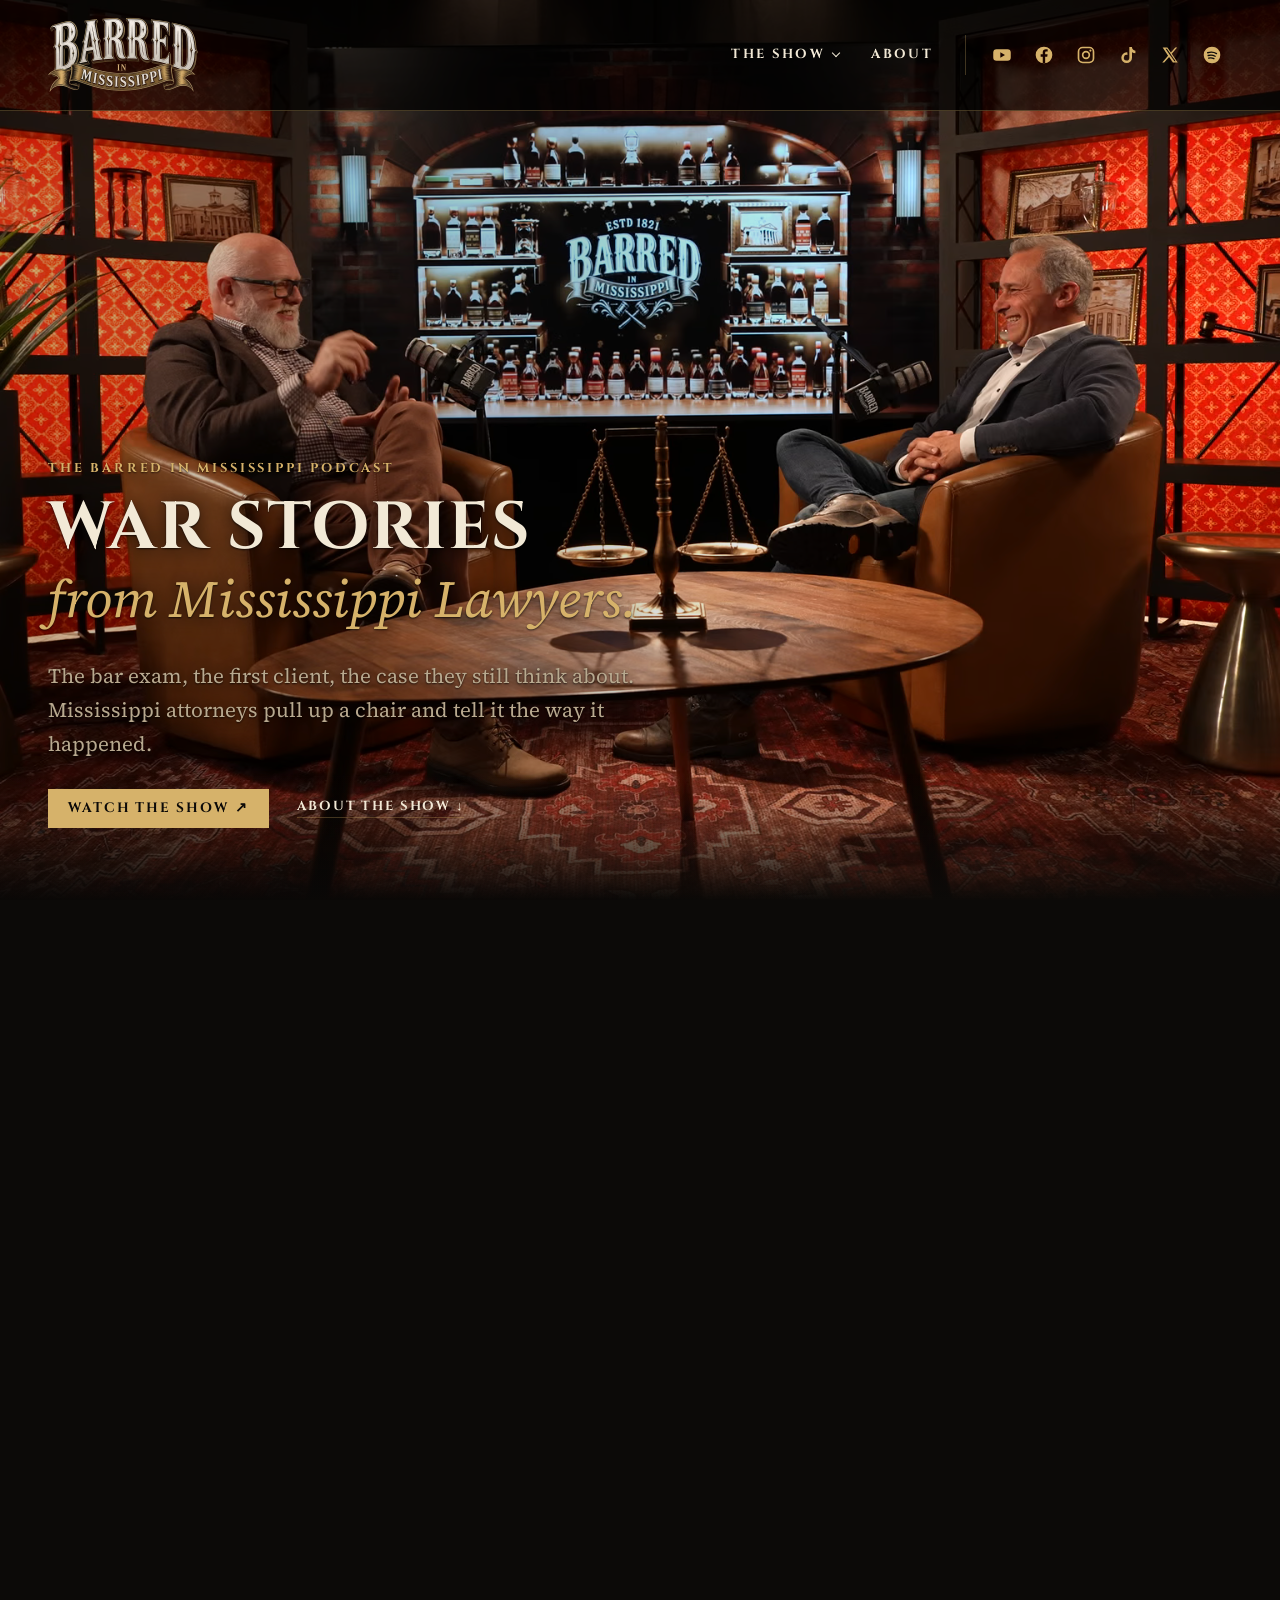
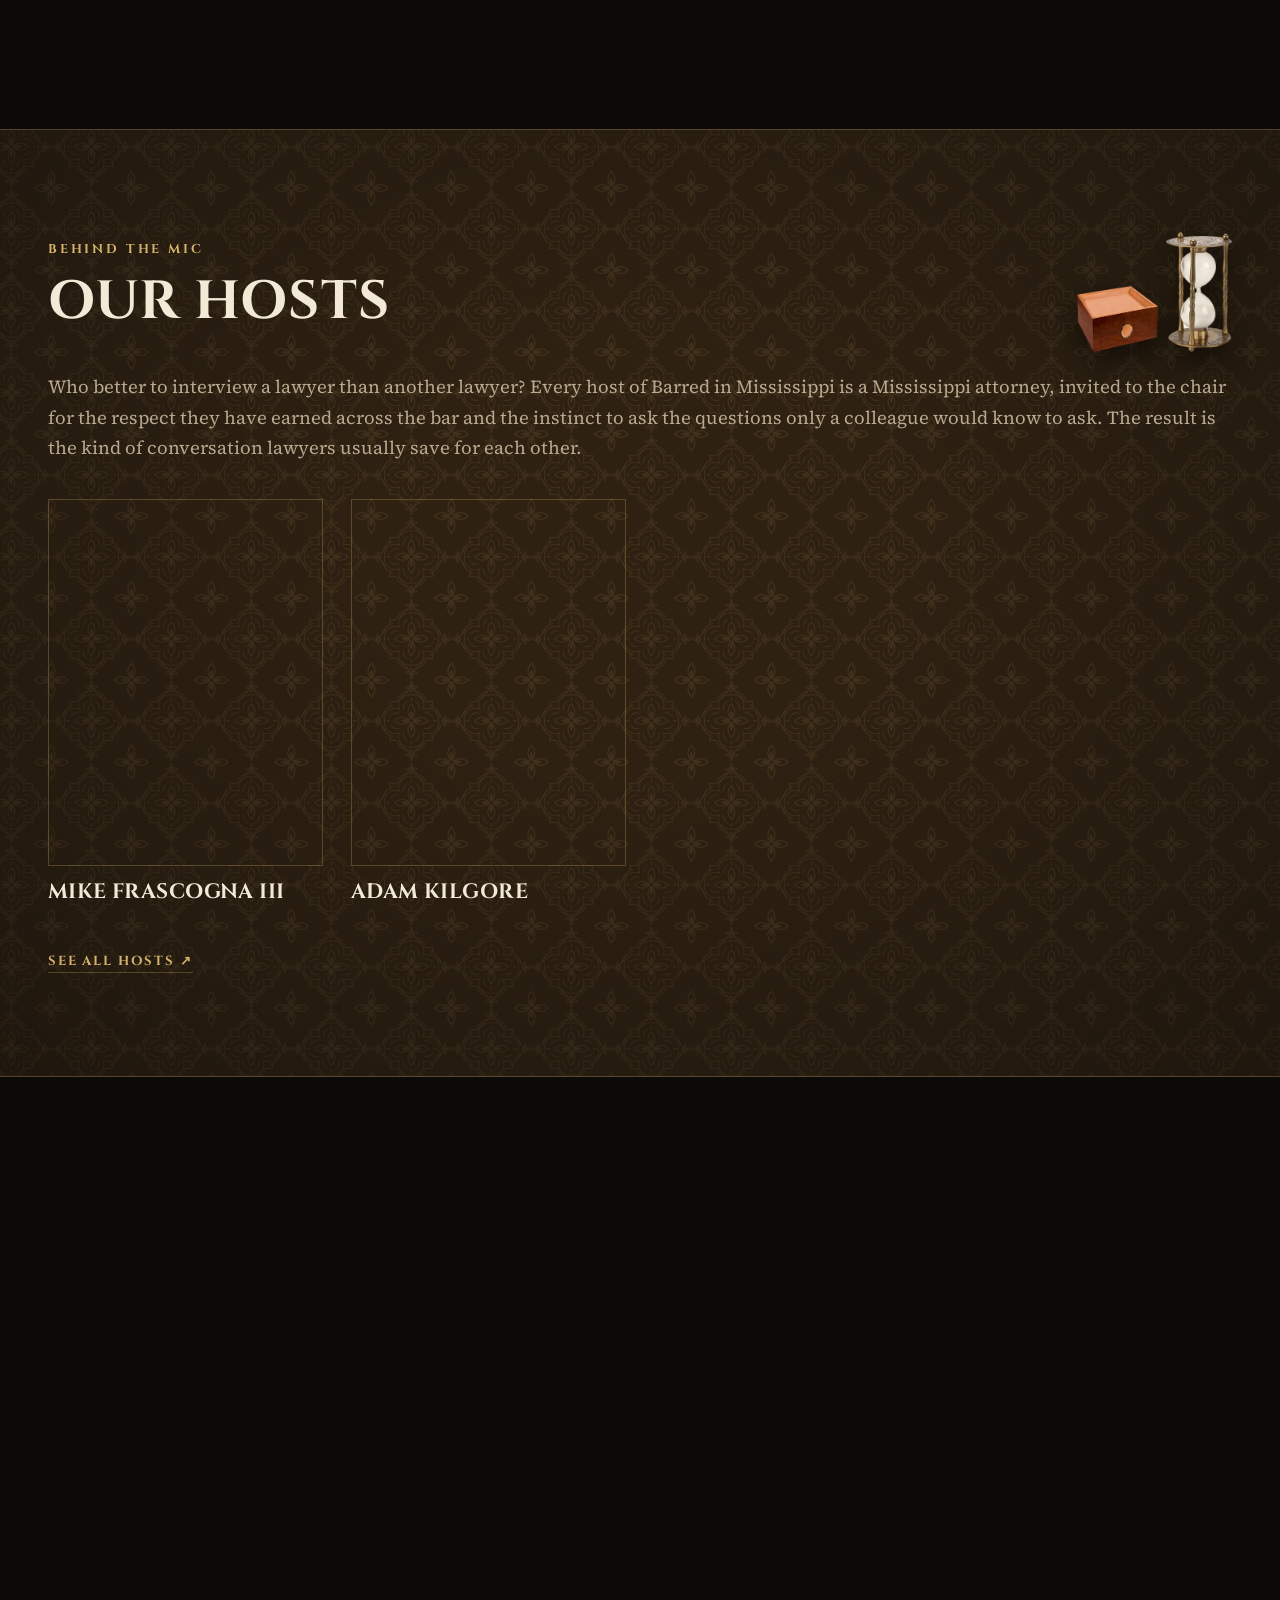
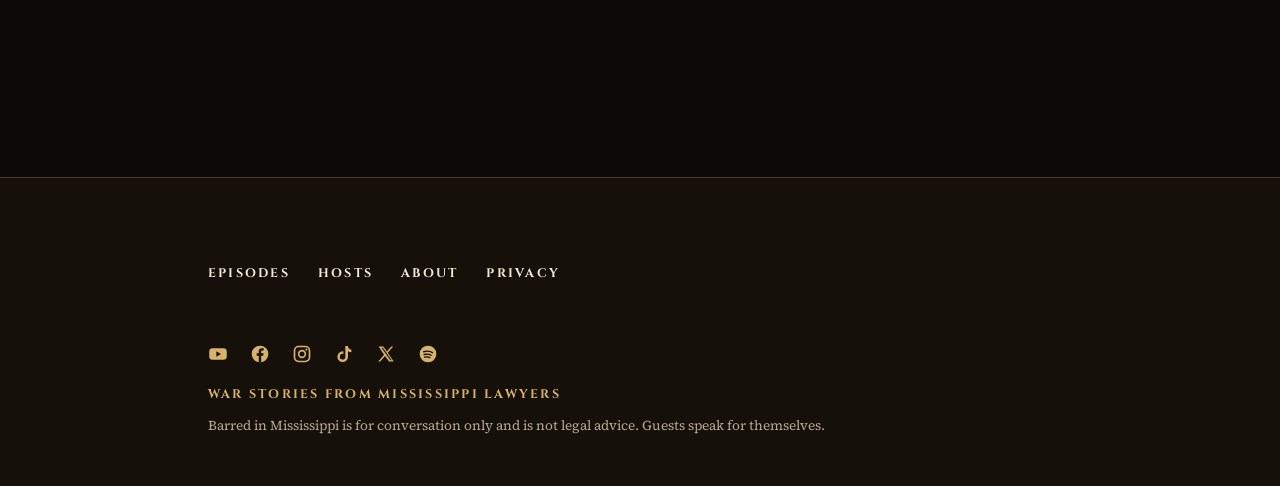
==== commit be4ba5af: "Deploy site from d46bde7" ====
--- a/index.html
+++ b/index.html
@@ -6,7 +6,7 @@
   <meta name="viewport" content="width=device-width, initial-scale=1.0" />
   <title>Barred in Mississippi | War Stories from Mississippi Lawyers</title>
 <meta name="description" content="Barred in Mississippi is a podcast of conversations with the attorneys who practice law in Mississippi: how they got here, the bar, the first client and the stories they still tell.">
-<meta name="robots" content="noindex,nofollow">
+<meta name="robots" content="index,follow,max-image-preview:large">
 <link rel="canonical" href="https://barredinmississippi.com/">
 <meta property="og:type" content="website">
 <meta property="og:site_name" content="Barred in Mississippi">
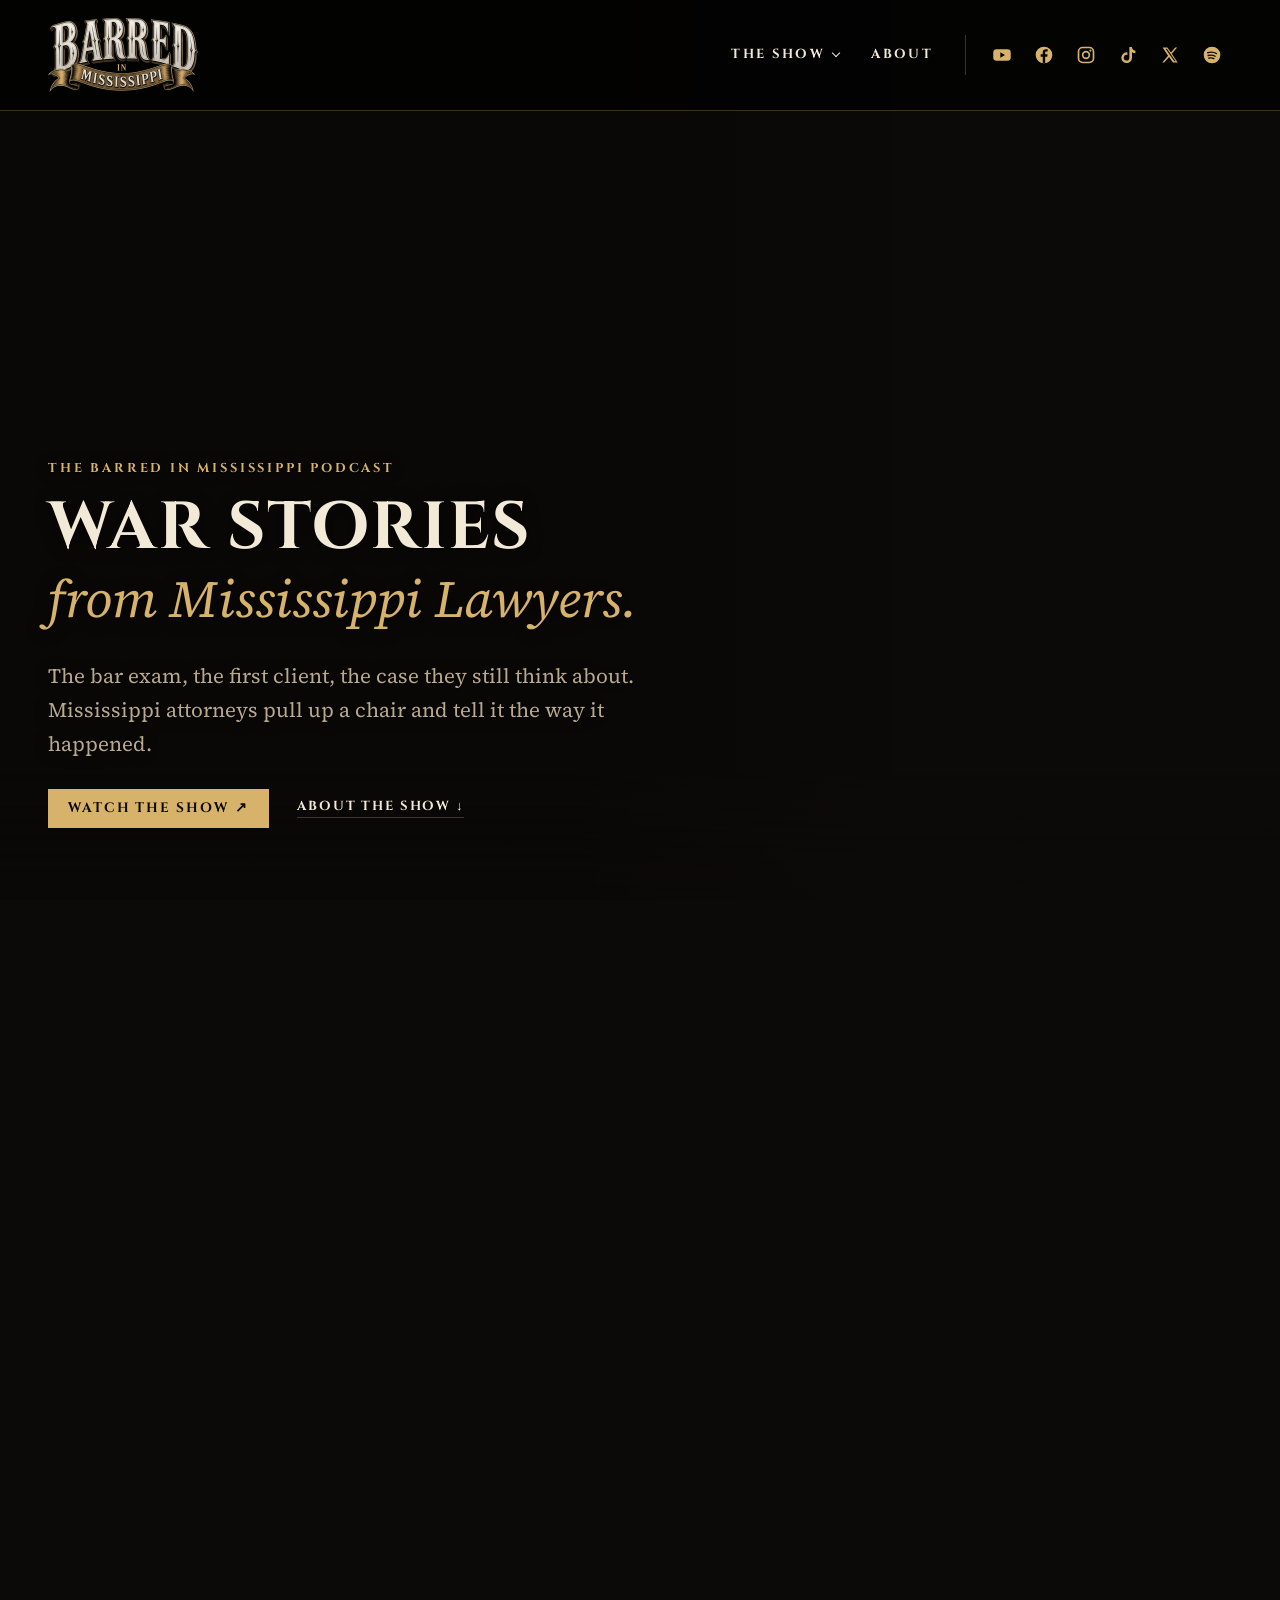
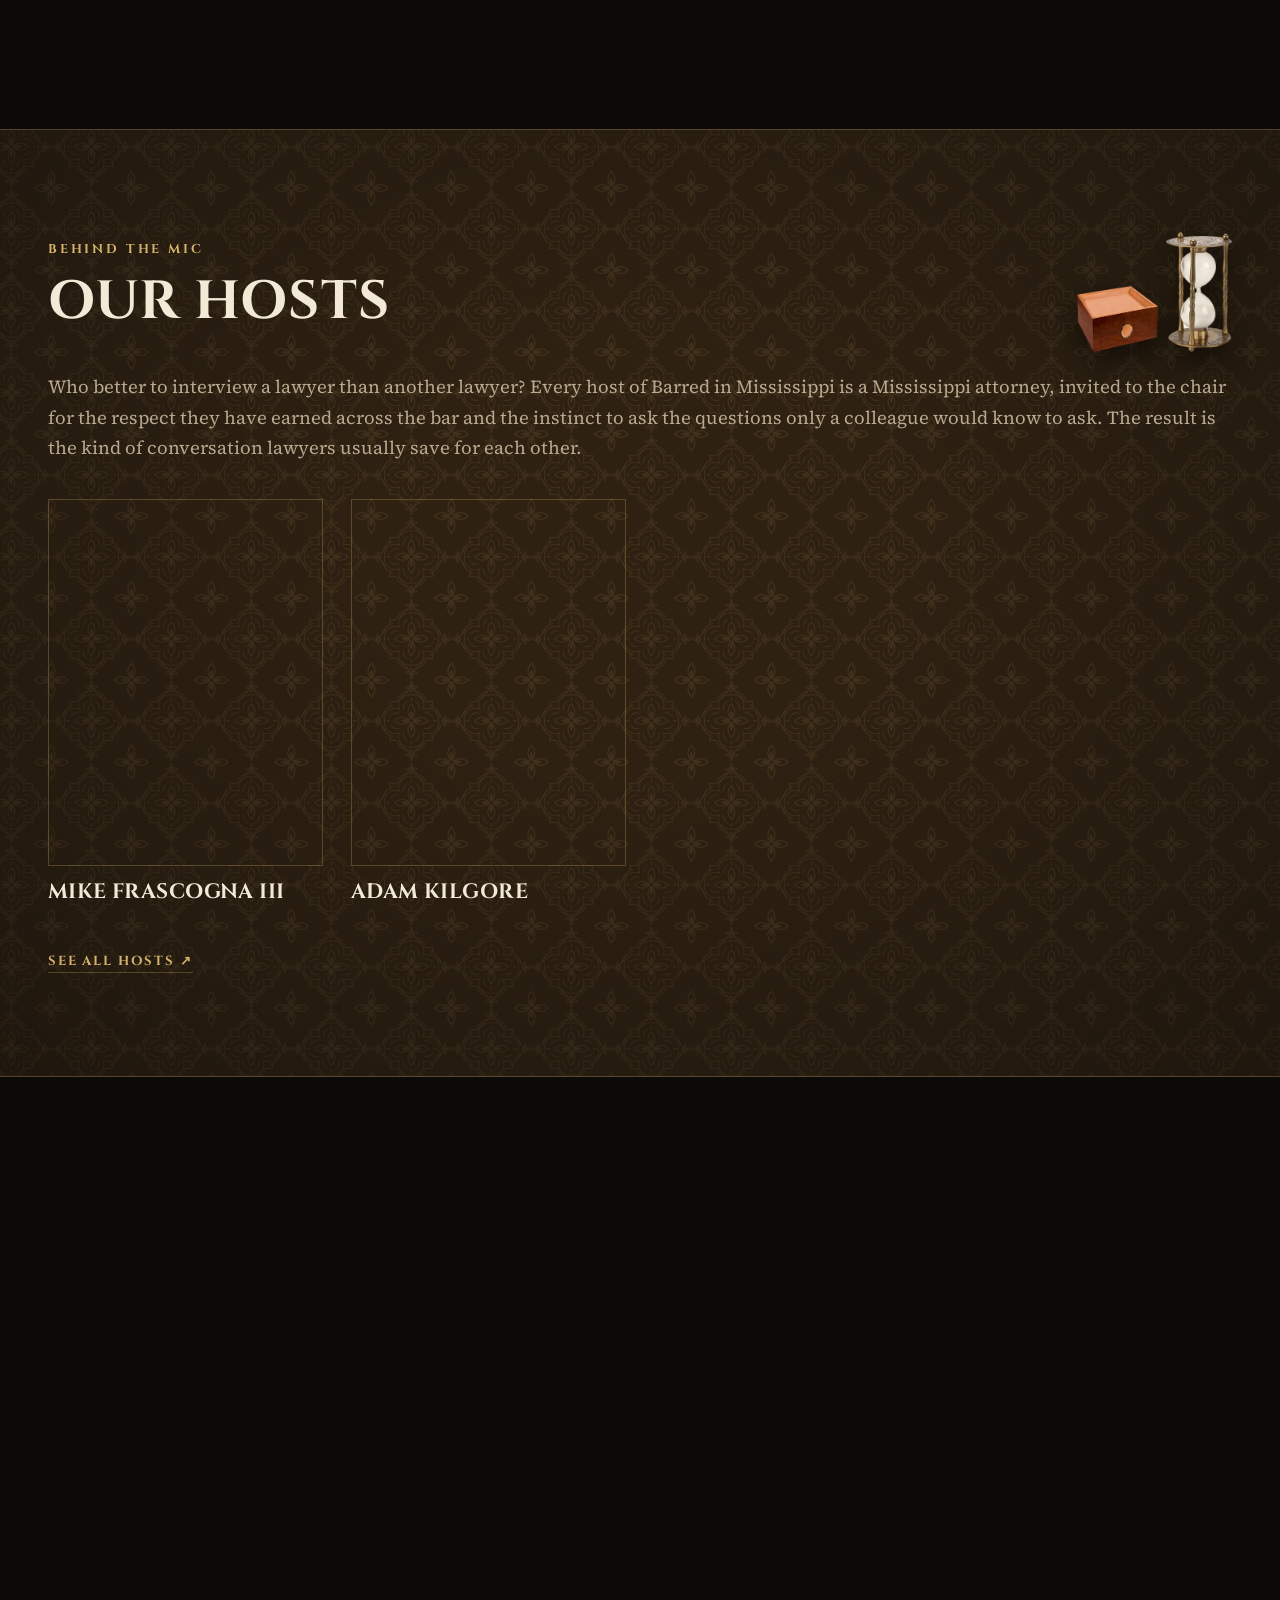
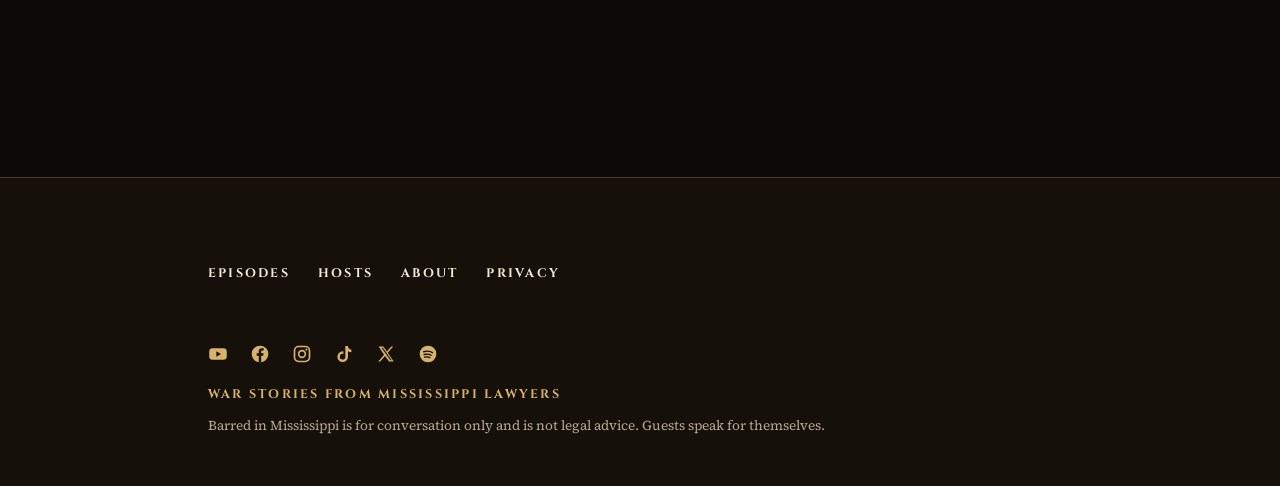
==== commit de47419a: "Deploy site from d5c0448" ====
--- a/index.html
+++ b/index.html
@@ -18,7 +18,7 @@
 <meta property="og:image:alt" content="Barred in Mississippi: War Stories from Mississippi Lawyers">
 <meta name="twitter:card" content="summary_large_image">
 <meta name="referrer" content="strict-origin-when-cross-origin">
-<script type="application/ld+json">{"@context":"https://schema.org","@graph":[{"@type":"Organization","@id":"https://barredinmississippi.com/#organization","name":"Barred in Mississippi","url":"https://barredinmississippi.com/","slogan":"War Stories from Mississippi Lawyers","logo":{"@type":"ImageObject","url":"https://barredinmississippi.com/icon-512.png","width":512,"height":512},"sameAs":[]},{"@type":"PodcastSeries","@id":"https://barredinmississippi.com/#podcast","name":"Barred in Mississippi","description":"Conversations with the attorneys who practice law in Mississippi: how they got here, the cases that shaped them and the stories they tell. No lectures, no legal advice.","url":"https://barredinmississippi.com/show/","image":"https://barredinmississippi.com/og/barred-og.jpg","inLanguage":"en-US","publisher":{"@id":"https://barredinmississippi.com/#organization"}},{"@type":"WebSite","@id":"https://barredinmississippi.com/#website","url":"https://barredinmississippi.com/","name":"Barred in Mississippi","publisher":{"@id":"https://barredinmississippi.com/#organization"}}]}</script>
+<script type="application/ld+json">{"@context":"https://schema.org","@graph":[{"@type":"Organization","@id":"https://barredinmississippi.com/#organization","name":"Barred in Mississippi","url":"https://barredinmississippi.com/","slogan":"War Stories from Mississippi Lawyers","logo":{"@type":"ImageObject","url":"https://barredinmississippi.com/icon-512.png","width":512,"height":512},"sameAs":["https://www.youtube.com/@BarredInms"]},{"@type":"PodcastSeries","@id":"https://barredinmississippi.com/#podcast","name":"Barred in Mississippi","description":"Conversations with the attorneys who practice law in Mississippi: how they got here, the cases that shaped them and the stories they tell. No lectures, no legal advice.","url":"https://barredinmississippi.com/show/","image":"https://barredinmississippi.com/og/barred-og.jpg","inLanguage":"en-US","publisher":{"@id":"https://barredinmississippi.com/#organization"}},{"@type":"WebSite","@id":"https://barredinmississippi.com/#website","url":"https://barredinmississippi.com/","name":"Barred in Mississippi","publisher":{"@id":"https://barredinmississippi.com/#organization"}}]}</script>
   <link rel="icon" type="image/png" sizes="32x32" href="/favicon-32.png"><link rel="icon" href="/favicon.ico" sizes="16x16 32x32"><link rel="apple-touch-icon" sizes="180x180" href="/apple-touch-icon.png"><link rel="manifest" href="/site.webmanifest"><meta name="theme-color" content="#0c0a08">
   <script type="module" crossorigin src="/assets/home-DeIqQFp8.js"></script>
   <link rel="modulepreload" crossorigin href="/assets/chrome-CKt9qE5e.js">
@@ -26,7 +26,7 @@
 </head>
 <body>
   <div id="app"><a class="skip-link" href="#main">Skip to content</a>
-<header class="main-header"><a class="brand" href="#top" aria-label="Barred in Mississippi home"><img src="/brand/wordmark-600.webp" srcset="/brand/wordmark-600.webp 600w, /brand/wordmark-1200.webp 1200w" sizes="150px" width="1200" height="591" alt=""></a><button class="mobile-menu" aria-label="Open menu" aria-expanded="false" aria-controls="main-nav">Menu <span>+</span></button><nav id="main-nav" aria-label="Main"><div class="nav-group"><a class="nav-top" href="/show/">The show <span class="nav-caret" aria-hidden="true"></span></a><div class="subnav"><a href="/show/">Episodes</a><a href="/hosts/">Hosts</a></div></div><a href="#about">About</a><ul class="social social-menu" aria-label="Barred in Mississippi on social media"><li><span class="social-soon" title="YouTube: coming soon" aria-label="YouTube, coming soon"><svg viewBox="0 0 24 24" width="20" height="20" fill="currentColor" aria-hidden="true" focusable="false"><path fill-rule="evenodd" d="M5.5 5h13a4 4 0 0 1 4 4v6a4 4 0 0 1-4 4h-13a4 4 0 0 1-4-4V9a4 4 0 0 1 4-4Zm4.5 3.8v6.4l5.6-3.2Z"/></svg></span></li><li><span class="social-soon" title="Facebook: coming soon" aria-label="Facebook, coming soon"><svg viewBox="0 0 24 24" width="20" height="20" fill="currentColor" aria-hidden="true" focusable="false"><path fill-rule="evenodd" d="M12 2a10 10 0 1 1 0 20a10 10 0 1 1 0-20Zm1.4 19.6V14h2.5l.4-3h-2.9V9.3c0-.9.3-1.5 1.5-1.5h1.5V5.1c-.3 0-1.2-.1-2.2-.1-2.2 0-3.7 1.3-3.7 3.8V11H8v3h2.5v7.6Z"/></svg></span></li><li><span class="social-soon" title="Instagram: coming soon" aria-label="Instagram, coming soon"><svg viewBox="0 0 24 24" width="20" height="20" fill="currentColor" aria-hidden="true" focusable="false"><rect x="3" y="3" width="18" height="18" rx="5" fill="none" stroke="currentColor" stroke-width="2"/><circle cx="12" cy="12" r="4" fill="none" stroke="currentColor" stroke-width="2"/><circle cx="17.3" cy="6.7" r="1.3"/></svg></span></li><li><span class="social-soon" title="TikTok: coming soon" aria-label="TikTok, coming soon"><svg viewBox="0 0 24 24" width="20" height="20" fill="currentColor" aria-hidden="true" focusable="false"><path d="M13.6 2.5h3.1a4.8 4.8 0 0 0 4.2 4.3v3.1a7.8 7.8 0 0 1-4.1-1.3v6.6a6.4 6.4 0 1 1-6.4-6.4c.3 0 .6 0 .9.1v3.2a3.3 3.3 0 1 0 2.3 3.1Z"/></svg></span></li><li><span class="social-soon" title="X: coming soon" aria-label="X, coming soon"><svg viewBox="0 0 24 24" width="20" height="20" fill="currentColor" aria-hidden="true" focusable="false"><path fill-rule="evenodd" d="M3.2 3h5.6l4.3 5.9L18.3 3h2.3l-6.5 7.5 7.1 10.5h-5.6l-4.7-6.6L5 21H2.7l7-8ZM6.6 4.6l10.6 14.8h1.6L8.3 4.6Z"/></svg></span></li><li><span class="social-soon" title="Spotify: coming soon" aria-label="Spotify, coming soon"><svg viewBox="0 0 24 24" width="20" height="20" fill="currentColor" aria-hidden="true" focusable="false"><circle cx="12" cy="12" r="10"/><path d="M6.8 9.3c3.6-1.1 7.6-.8 10.6 1M7.4 12.6c2.9-.8 6-.5 8.4.9M8 15.7c2.2-.6 4.4-.4 6.3.7" fill="none" stroke="#0c0a08" stroke-width="1.6" stroke-linecap="round"/></svg></span></li></ul></nav><ul class="social social-header" aria-label="Barred in Mississippi on social media"><li><span class="social-soon" title="YouTube: coming soon" aria-label="YouTube, coming soon"><svg viewBox="0 0 24 24" width="20" height="20" fill="currentColor" aria-hidden="true" focusable="false"><path fill-rule="evenodd" d="M5.5 5h13a4 4 0 0 1 4 4v6a4 4 0 0 1-4 4h-13a4 4 0 0 1-4-4V9a4 4 0 0 1 4-4Zm4.5 3.8v6.4l5.6-3.2Z"/></svg></span></li><li><span class="social-soon" title="Facebook: coming soon" aria-label="Facebook, coming soon"><svg viewBox="0 0 24 24" width="20" height="20" fill="currentColor" aria-hidden="true" focusable="false"><path fill-rule="evenodd" d="M12 2a10 10 0 1 1 0 20a10 10 0 1 1 0-20Zm1.4 19.6V14h2.5l.4-3h-2.9V9.3c0-.9.3-1.5 1.5-1.5h1.5V5.1c-.3 0-1.2-.1-2.2-.1-2.2 0-3.7 1.3-3.7 3.8V11H8v3h2.5v7.6Z"/></svg></span></li><li><span class="social-soon" title="Instagram: coming soon" aria-label="Instagram, coming soon"><svg viewBox="0 0 24 24" width="20" height="20" fill="currentColor" aria-hidden="true" focusable="false"><rect x="3" y="3" width="18" height="18" rx="5" fill="none" stroke="currentColor" stroke-width="2"/><circle cx="12" cy="12" r="4" fill="none" stroke="currentColor" stroke-width="2"/><circle cx="17.3" cy="6.7" r="1.3"/></svg></span></li><li><span class="social-soon" title="TikTok: coming soon" aria-label="TikTok, coming soon"><svg viewBox="0 0 24 24" width="20" height="20" fill="currentColor" aria-hidden="true" focusable="false"><path d="M13.6 2.5h3.1a4.8 4.8 0 0 0 4.2 4.3v3.1a7.8 7.8 0 0 1-4.1-1.3v6.6a6.4 6.4 0 1 1-6.4-6.4c.3 0 .6 0 .9.1v3.2a3.3 3.3 0 1 0 2.3 3.1Z"/></svg></span></li><li><span class="social-soon" title="X: coming soon" aria-label="X, coming soon"><svg viewBox="0 0 24 24" width="20" height="20" fill="currentColor" aria-hidden="true" focusable="false"><path fill-rule="evenodd" d="M3.2 3h5.6l4.3 5.9L18.3 3h2.3l-6.5 7.5 7.1 10.5h-5.6l-4.7-6.6L5 21H2.7l7-8ZM6.6 4.6l10.6 14.8h1.6L8.3 4.6Z"/></svg></span></li><li><span class="social-soon" title="Spotify: coming soon" aria-label="Spotify, coming soon"><svg viewBox="0 0 24 24" width="20" height="20" fill="currentColor" aria-hidden="true" focusable="false"><circle cx="12" cy="12" r="10"/><path d="M6.8 9.3c3.6-1.1 7.6-.8 10.6 1M7.4 12.6c2.9-.8 6-.5 8.4.9M8 15.7c2.2-.6 4.4-.4 6.3.7" fill="none" stroke="#0c0a08" stroke-width="1.6" stroke-linecap="round"/></svg></span></li></ul></header>
+<header class="main-header"><a class="brand" href="#top" aria-label="Barred in Mississippi home"><img src="/brand/wordmark-600.webp" srcset="/brand/wordmark-600.webp 600w, /brand/wordmark-1200.webp 1200w" sizes="150px" width="1200" height="591" alt=""></a><button class="mobile-menu" aria-label="Open menu" aria-expanded="false" aria-controls="main-nav">Menu <span>+</span></button><nav id="main-nav" aria-label="Main"><div class="nav-group"><a class="nav-top" href="/show/">The show <span class="nav-caret" aria-hidden="true"></span></a><div class="subnav"><a href="/show/">Episodes</a><a href="/hosts/">Hosts</a></div></div><a href="#about">About</a><ul class="social social-menu" aria-label="Barred in Mississippi on social media"><li><a href="https://www.youtube.com/@BarredInms" target="_blank" rel="noopener" aria-label="YouTube"><svg viewBox="0 0 24 24" width="20" height="20" fill="currentColor" aria-hidden="true" focusable="false"><path fill-rule="evenodd" d="M5.5 5h13a4 4 0 0 1 4 4v6a4 4 0 0 1-4 4h-13a4 4 0 0 1-4-4V9a4 4 0 0 1 4-4Zm4.5 3.8v6.4l5.6-3.2Z"/></svg></a></li><li><span class="social-soon" title="Facebook: coming soon" aria-label="Facebook, coming soon"><svg viewBox="0 0 24 24" width="20" height="20" fill="currentColor" aria-hidden="true" focusable="false"><path fill-rule="evenodd" d="M12 2a10 10 0 1 1 0 20a10 10 0 1 1 0-20Zm1.4 19.6V14h2.5l.4-3h-2.9V9.3c0-.9.3-1.5 1.5-1.5h1.5V5.1c-.3 0-1.2-.1-2.2-.1-2.2 0-3.7 1.3-3.7 3.8V11H8v3h2.5v7.6Z"/></svg></span></li><li><span class="social-soon" title="Instagram: coming soon" aria-label="Instagram, coming soon"><svg viewBox="0 0 24 24" width="20" height="20" fill="currentColor" aria-hidden="true" focusable="false"><rect x="3" y="3" width="18" height="18" rx="5" fill="none" stroke="currentColor" stroke-width="2"/><circle cx="12" cy="12" r="4" fill="none" stroke="currentColor" stroke-width="2"/><circle cx="17.3" cy="6.7" r="1.3"/></svg></span></li><li><span class="social-soon" title="TikTok: coming soon" aria-label="TikTok, coming soon"><svg viewBox="0 0 24 24" width="20" height="20" fill="currentColor" aria-hidden="true" focusable="false"><path d="M13.6 2.5h3.1a4.8 4.8 0 0 0 4.2 4.3v3.1a7.8 7.8 0 0 1-4.1-1.3v6.6a6.4 6.4 0 1 1-6.4-6.4c.3 0 .6 0 .9.1v3.2a3.3 3.3 0 1 0 2.3 3.1Z"/></svg></span></li><li><span class="social-soon" title="X: coming soon" aria-label="X, coming soon"><svg viewBox="0 0 24 24" width="20" height="20" fill="currentColor" aria-hidden="true" focusable="false"><path fill-rule="evenodd" d="M3.2 3h5.6l4.3 5.9L18.3 3h2.3l-6.5 7.5 7.1 10.5h-5.6l-4.7-6.6L5 21H2.7l7-8ZM6.6 4.6l10.6 14.8h1.6L8.3 4.6Z"/></svg></span></li><li><span class="social-soon" title="Spotify: coming soon" aria-label="Spotify, coming soon"><svg viewBox="0 0 24 24" width="20" height="20" fill="currentColor" aria-hidden="true" focusable="false"><circle cx="12" cy="12" r="10"/><path d="M6.8 9.3c3.6-1.1 7.6-.8 10.6 1M7.4 12.6c2.9-.8 6-.5 8.4.9M8 15.7c2.2-.6 4.4-.4 6.3.7" fill="none" stroke="#0c0a08" stroke-width="1.6" stroke-linecap="round"/></svg></span></li></ul></nav><ul class="social social-header" aria-label="Barred in Mississippi on social media"><li><a href="https://www.youtube.com/@BarredInms" target="_blank" rel="noopener" aria-label="YouTube"><svg viewBox="0 0 24 24" width="20" height="20" fill="currentColor" aria-hidden="true" focusable="false"><path fill-rule="evenodd" d="M5.5 5h13a4 4 0 0 1 4 4v6a4 4 0 0 1-4 4h-13a4 4 0 0 1-4-4V9a4 4 0 0 1 4-4Zm4.5 3.8v6.4l5.6-3.2Z"/></svg></a></li><li><span class="social-soon" title="Facebook: coming soon" aria-label="Facebook, coming soon"><svg viewBox="0 0 24 24" width="20" height="20" fill="currentColor" aria-hidden="true" focusable="false"><path fill-rule="evenodd" d="M12 2a10 10 0 1 1 0 20a10 10 0 1 1 0-20Zm1.4 19.6V14h2.5l.4-3h-2.9V9.3c0-.9.3-1.5 1.5-1.5h1.5V5.1c-.3 0-1.2-.1-2.2-.1-2.2 0-3.7 1.3-3.7 3.8V11H8v3h2.5v7.6Z"/></svg></span></li><li><span class="social-soon" title="Instagram: coming soon" aria-label="Instagram, coming soon"><svg viewBox="0 0 24 24" width="20" height="20" fill="currentColor" aria-hidden="true" focusable="false"><rect x="3" y="3" width="18" height="18" rx="5" fill="none" stroke="currentColor" stroke-width="2"/><circle cx="12" cy="12" r="4" fill="none" stroke="currentColor" stroke-width="2"/><circle cx="17.3" cy="6.7" r="1.3"/></svg></span></li><li><span class="social-soon" title="TikTok: coming soon" aria-label="TikTok, coming soon"><svg viewBox="0 0 24 24" width="20" height="20" fill="currentColor" aria-hidden="true" focusable="false"><path d="M13.6 2.5h3.1a4.8 4.8 0 0 0 4.2 4.3v3.1a7.8 7.8 0 0 1-4.1-1.3v6.6a6.4 6.4 0 1 1-6.4-6.4c.3 0 .6 0 .9.1v3.2a3.3 3.3 0 1 0 2.3 3.1Z"/></svg></span></li><li><span class="social-soon" title="X: coming soon" aria-label="X, coming soon"><svg viewBox="0 0 24 24" width="20" height="20" fill="currentColor" aria-hidden="true" focusable="false"><path fill-rule="evenodd" d="M3.2 3h5.6l4.3 5.9L18.3 3h2.3l-6.5 7.5 7.1 10.5h-5.6l-4.7-6.6L5 21H2.7l7-8ZM6.6 4.6l10.6 14.8h1.6L8.3 4.6Z"/></svg></span></li><li><span class="social-soon" title="Spotify: coming soon" aria-label="Spotify, coming soon"><svg viewBox="0 0 24 24" width="20" height="20" fill="currentColor" aria-hidden="true" focusable="false"><circle cx="12" cy="12" r="10"/><path d="M6.8 9.3c3.6-1.1 7.6-.8 10.6 1M7.4 12.6c2.9-.8 6-.5 8.4.9M8 15.7c2.2-.6 4.4-.4 6.3.7" fill="none" stroke="#0c0a08" stroke-width="1.6" stroke-linecap="round"/></svg></span></li></ul></header>
 <main id="main">
 <section class="hero" id="top"><video class="hero-video" autoplay muted loop playsinline preload="auto" poster="/video/hero-conversation-poster.webp" aria-hidden="true" tabindex="-1"><source src="/video/hero-conversation-mobile.mp4" type="video/mp4" media="(max-width:760px)"><source src="/video/hero-conversation-1080.webm" type="video/webm"><source src="/video/hero-conversation-1080.mp4" type="video/mp4"></video><div class="hero-shade" aria-hidden="true"></div><div class="hero-copy"><p class="eyebrow">The Barred in Mississippi Podcast</p><h1>War Stories<br><em>from Mississippi Lawyers.</em></h1><p class="hero-lede">The bar exam, the first client, the case they still think about. Mississippi attorneys pull up a chair and tell it the way it happened.</p><div class="hero-actions"><a class="button" href="/show/">Watch the show <span>↗</span></a><a class="text-link light" href="#about">About the show ↓</a></div></div></section>
 <section class="recent" aria-labelledby="recent-title"><div class="wrap"><div class="shelf-head"><div class="section-head"><p class="eyebrow">Now playing</p><h2 id="recent-title">Recent Episodes</h2></div><div class="shelf shelf-recent" aria-hidden="true"><img class="shelf-decanter" src="/img/shelf/decanter.webp" width="336" height="660" alt="" loading="lazy" decoding="async"><img class="shelf-humidor" src="/img/shelf/humidor.webp" width="408" height="330" alt="" loading="lazy" decoding="async"></div></div><ul class="plate-row"><li><a href="/show/002-mike-frascogna-ii/"><img src="/img/episodes/ep-002-mike-frascogna-ii-960.webp" srcset="/img/episodes/ep-002-mike-frascogna-ii-960.webp 960w, /img/episodes/ep-002-mike-frascogna-ii-1920.webp 1920w" sizes="(max-width:700px) 92vw, (max-width:1100px) 46vw, 25vw" width="1920" height="1080" alt="Episode 002: From Track to Entertainment Law, with Mike Frascogna Jr." loading="lazy" decoding="async"><span class="plate-num">Episode 002</span><span class="plate-guest">Mike Frascogna Jr.</span><span class="plate-role">Entertainment and Sports Attorney</span></a></li><li><a href="/show/001-adam-kilgore/"><img src="/img/episodes/ep-001-adam-kilgore-960.webp" srcset="/img/episodes/ep-001-adam-kilgore-960.webp 960w, /img/episodes/ep-001-adam-kilgore-1920.webp 1920w" sizes="(max-width:700px) 92vw, (max-width:1100px) 46vw, 25vw" width="1920" height="1080" alt="Episode 001: The Mississippi Bar’s Angel of Death, with Adam Kilgore" loading="lazy" decoding="async"><span class="plate-num">Episode 001</span><span class="plate-guest">Adam Kilgore</span><span class="plate-role">Longtime General Counsel, The Mississippi Bar</span></a></li></ul><p class="more"><a class="text-link" href="/show/">All episodes ↗</a></p></div></section>
@@ -35,6 +35,6 @@
 <section class="counties" aria-labelledby="counties-title"><div class="wrap counties-copy"><p class="eyebrow">Eighty-two counties</p><h2 id="counties-title">Every county has a courthouse.<br><em>Every courthouse has a story.</em></h2><div class="shelf shelf-counties" aria-hidden="true"><img class="shelf-jar" src="/img/shelf/jar.webp" width="351" height="390" alt="" loading="lazy" decoding="async"><img class="shelf-hourglass" src="/img/shelf/hourglass.webp" width="332" height="600" alt="" loading="lazy" decoding="async"></div></div><ul class="courthouses" aria-hidden="true"><li><img src="/img/courthouses/courthouse-1-1200.webp" srcset="/img/courthouses/courthouse-1-600.webp 600w, /img/courthouses/courthouse-1-1200.webp 1200w" sizes="(max-width:700px) 60vw, 22vw" width="1200" height="960" alt="" loading="lazy" decoding="async"></li><li><img src="/img/courthouses/courthouse-2-1200.webp" srcset="/img/courthouses/courthouse-2-600.webp 600w, /img/courthouses/courthouse-2-1200.webp 1200w" sizes="(max-width:700px) 60vw, 22vw" width="1200" height="960" alt="" loading="lazy" decoding="async"></li><li><img src="/img/courthouses/courthouse-3-1200.webp" srcset="/img/courthouses/courthouse-3-600.webp 600w, /img/courthouses/courthouse-3-1200.webp 1200w" sizes="(max-width:700px) 60vw, 22vw" width="1200" height="960" alt="" loading="lazy" decoding="async"></li><li><img src="/img/courthouses/courthouse-4-1200.webp" srcset="/img/courthouses/courthouse-4-600.webp 600w, /img/courthouses/courthouse-4-1200.webp 1200w" sizes="(max-width:700px) 60vw, 22vw" width="1200" height="960" alt="" loading="lazy" decoding="async"></li><li><img src="/img/courthouses/courthouse-5-1200.webp" srcset="/img/courthouses/courthouse-5-600.webp 600w, /img/courthouses/courthouse-5-1200.webp 1200w" sizes="(max-width:700px) 60vw, 22vw" width="1200" height="960" alt="" loading="lazy" decoding="async"></li><li class="tall"><img src="/img/courthouses/courthouse-6-960.webp" srcset="/img/courthouses/courthouse-6-480.webp 480w, /img/courthouses/courthouse-6-960.webp 960w" sizes="(max-width:700px) 40vw, 14vw" width="960" height="1200" alt="" loading="lazy" decoding="async"></li><li class="tall"><img src="/img/courthouses/courthouse-7-960.webp" srcset="/img/courthouses/courthouse-7-480.webp 480w, /img/courthouses/courthouse-7-960.webp 960w" sizes="(max-width:700px) 40vw, 14vw" width="960" height="1200" alt="" loading="lazy" decoding="async"></li></ul></section>
 <section class="closing"><img class="closing-mark" src="/brand/logo-primary-600.webp" width="600" height="478" alt="" loading="lazy"><p class="eyebrow">War Stories from Mississippi Lawyers</p><h2>Pull up a chair.</h2><p>New conversations with Mississippi lawyers, recorded in Jackson.</p><a class="text-link light" href="/show/">Watch the show ↗</a><div class="shelf shelf-closing-left" aria-hidden="true"><img class="shelf-hourglass" src="/img/shelf/hourglass.webp" width="332" height="600" alt="" loading="lazy" decoding="async"><img class="shelf-humidor" src="/img/shelf/humidor.webp" width="408" height="330" alt="" loading="lazy" decoding="async"></div><div class="shelf shelf-closing-right" aria-hidden="true"><img class="shelf-jar" src="/img/shelf/jar.webp" width="351" height="390" alt="" loading="lazy" decoding="async"><img class="shelf-decanter" src="/img/shelf/decanter.webp" width="336" height="660" alt="" loading="lazy" decoding="async"></div></section>
 </main>
-<footer class="site-footer"><a class="footer-mark" href="#top"><img src="/brand/logo-primary-600.webp" width="600" height="478" alt="Barred in Mississippi, established 1821" loading="lazy"></a><div class="footer-links"><a href="/show/">Episodes</a><a href="/hosts/">Hosts</a><a href="#about">About</a><a href="/privacy/">Privacy</a></div><ul class="social social-footer" aria-label="Barred in Mississippi on social media"><li><span class="social-soon" title="YouTube: coming soon" aria-label="YouTube, coming soon"><svg viewBox="0 0 24 24" width="20" height="20" fill="currentColor" aria-hidden="true" focusable="false"><path fill-rule="evenodd" d="M5.5 5h13a4 4 0 0 1 4 4v6a4 4 0 0 1-4 4h-13a4 4 0 0 1-4-4V9a4 4 0 0 1 4-4Zm4.5 3.8v6.4l5.6-3.2Z"/></svg></span></li><li><span class="social-soon" title="Facebook: coming soon" aria-label="Facebook, coming soon"><svg viewBox="0 0 24 24" width="20" height="20" fill="currentColor" aria-hidden="true" focusable="false"><path fill-rule="evenodd" d="M12 2a10 10 0 1 1 0 20a10 10 0 1 1 0-20Zm1.4 19.6V14h2.5l.4-3h-2.9V9.3c0-.9.3-1.5 1.5-1.5h1.5V5.1c-.3 0-1.2-.1-2.2-.1-2.2 0-3.7 1.3-3.7 3.8V11H8v3h2.5v7.6Z"/></svg></span></li><li><span class="social-soon" title="Instagram: coming soon" aria-label="Instagram, coming soon"><svg viewBox="0 0 24 24" width="20" height="20" fill="currentColor" aria-hidden="true" focusable="false"><rect x="3" y="3" width="18" height="18" rx="5" fill="none" stroke="currentColor" stroke-width="2"/><circle cx="12" cy="12" r="4" fill="none" stroke="currentColor" stroke-width="2"/><circle cx="17.3" cy="6.7" r="1.3"/></svg></span></li><li><span class="social-soon" title="TikTok: coming soon" aria-label="TikTok, coming soon"><svg viewBox="0 0 24 24" width="20" height="20" fill="currentColor" aria-hidden="true" focusable="false"><path d="M13.6 2.5h3.1a4.8 4.8 0 0 0 4.2 4.3v3.1a7.8 7.8 0 0 1-4.1-1.3v6.6a6.4 6.4 0 1 1-6.4-6.4c.3 0 .6 0 .9.1v3.2a3.3 3.3 0 1 0 2.3 3.1Z"/></svg></span></li><li><span class="social-soon" title="X: coming soon" aria-label="X, coming soon"><svg viewBox="0 0 24 24" width="20" height="20" fill="currentColor" aria-hidden="true" focusable="false"><path fill-rule="evenodd" d="M3.2 3h5.6l4.3 5.9L18.3 3h2.3l-6.5 7.5 7.1 10.5h-5.6l-4.7-6.6L5 21H2.7l7-8ZM6.6 4.6l10.6 14.8h1.6L8.3 4.6Z"/></svg></span></li><li><span class="social-soon" title="Spotify: coming soon" aria-label="Spotify, coming soon"><svg viewBox="0 0 24 24" width="20" height="20" fill="currentColor" aria-hidden="true" focusable="false"><circle cx="12" cy="12" r="10"/><path d="M6.8 9.3c3.6-1.1 7.6-.8 10.6 1M7.4 12.6c2.9-.8 6-.5 8.4.9M8 15.7c2.2-.6 4.4-.4 6.3.7" fill="none" stroke="#0c0a08" stroke-width="1.6" stroke-linecap="round"/></svg></span></li></ul><p class="footer-tag">War Stories from Mississippi Lawyers</p><p class="footer-note">Barred in Mississippi is for conversation only and is not legal advice. Guests speak for themselves.</p></footer></div>
+<footer class="site-footer"><a class="footer-mark" href="#top"><img src="/brand/logo-primary-600.webp" width="600" height="478" alt="Barred in Mississippi, established 1821" loading="lazy"></a><div class="footer-links"><a href="/show/">Episodes</a><a href="/hosts/">Hosts</a><a href="#about">About</a><a href="/privacy/">Privacy</a></div><ul class="social social-footer" aria-label="Barred in Mississippi on social media"><li><a href="https://www.youtube.com/@BarredInms" target="_blank" rel="noopener" aria-label="YouTube"><svg viewBox="0 0 24 24" width="20" height="20" fill="currentColor" aria-hidden="true" focusable="false"><path fill-rule="evenodd" d="M5.5 5h13a4 4 0 0 1 4 4v6a4 4 0 0 1-4 4h-13a4 4 0 0 1-4-4V9a4 4 0 0 1 4-4Zm4.5 3.8v6.4l5.6-3.2Z"/></svg></a></li><li><span class="social-soon" title="Facebook: coming soon" aria-label="Facebook, coming soon"><svg viewBox="0 0 24 24" width="20" height="20" fill="currentColor" aria-hidden="true" focusable="false"><path fill-rule="evenodd" d="M12 2a10 10 0 1 1 0 20a10 10 0 1 1 0-20Zm1.4 19.6V14h2.5l.4-3h-2.9V9.3c0-.9.3-1.5 1.5-1.5h1.5V5.1c-.3 0-1.2-.1-2.2-.1-2.2 0-3.7 1.3-3.7 3.8V11H8v3h2.5v7.6Z"/></svg></span></li><li><span class="social-soon" title="Instagram: coming soon" aria-label="Instagram, coming soon"><svg viewBox="0 0 24 24" width="20" height="20" fill="currentColor" aria-hidden="true" focusable="false"><rect x="3" y="3" width="18" height="18" rx="5" fill="none" stroke="currentColor" stroke-width="2"/><circle cx="12" cy="12" r="4" fill="none" stroke="currentColor" stroke-width="2"/><circle cx="17.3" cy="6.7" r="1.3"/></svg></span></li><li><span class="social-soon" title="TikTok: coming soon" aria-label="TikTok, coming soon"><svg viewBox="0 0 24 24" width="20" height="20" fill="currentColor" aria-hidden="true" focusable="false"><path d="M13.6 2.5h3.1a4.8 4.8 0 0 0 4.2 4.3v3.1a7.8 7.8 0 0 1-4.1-1.3v6.6a6.4 6.4 0 1 1-6.4-6.4c.3 0 .6 0 .9.1v3.2a3.3 3.3 0 1 0 2.3 3.1Z"/></svg></span></li><li><span class="social-soon" title="X: coming soon" aria-label="X, coming soon"><svg viewBox="0 0 24 24" width="20" height="20" fill="currentColor" aria-hidden="true" focusable="false"><path fill-rule="evenodd" d="M3.2 3h5.6l4.3 5.9L18.3 3h2.3l-6.5 7.5 7.1 10.5h-5.6l-4.7-6.6L5 21H2.7l7-8ZM6.6 4.6l10.6 14.8h1.6L8.3 4.6Z"/></svg></span></li><li><span class="social-soon" title="Spotify: coming soon" aria-label="Spotify, coming soon"><svg viewBox="0 0 24 24" width="20" height="20" fill="currentColor" aria-hidden="true" focusable="false"><circle cx="12" cy="12" r="10"/><path d="M6.8 9.3c3.6-1.1 7.6-.8 10.6 1M7.4 12.6c2.9-.8 6-.5 8.4.9M8 15.7c2.2-.6 4.4-.4 6.3.7" fill="none" stroke="#0c0a08" stroke-width="1.6" stroke-linecap="round"/></svg></span></li></ul><p class="footer-tag">War Stories from Mississippi Lawyers</p><p class="footer-note">Barred in Mississippi is for conversation only and is not legal advice. Guests speak for themselves.</p></footer></div>
 </body>
 </html>
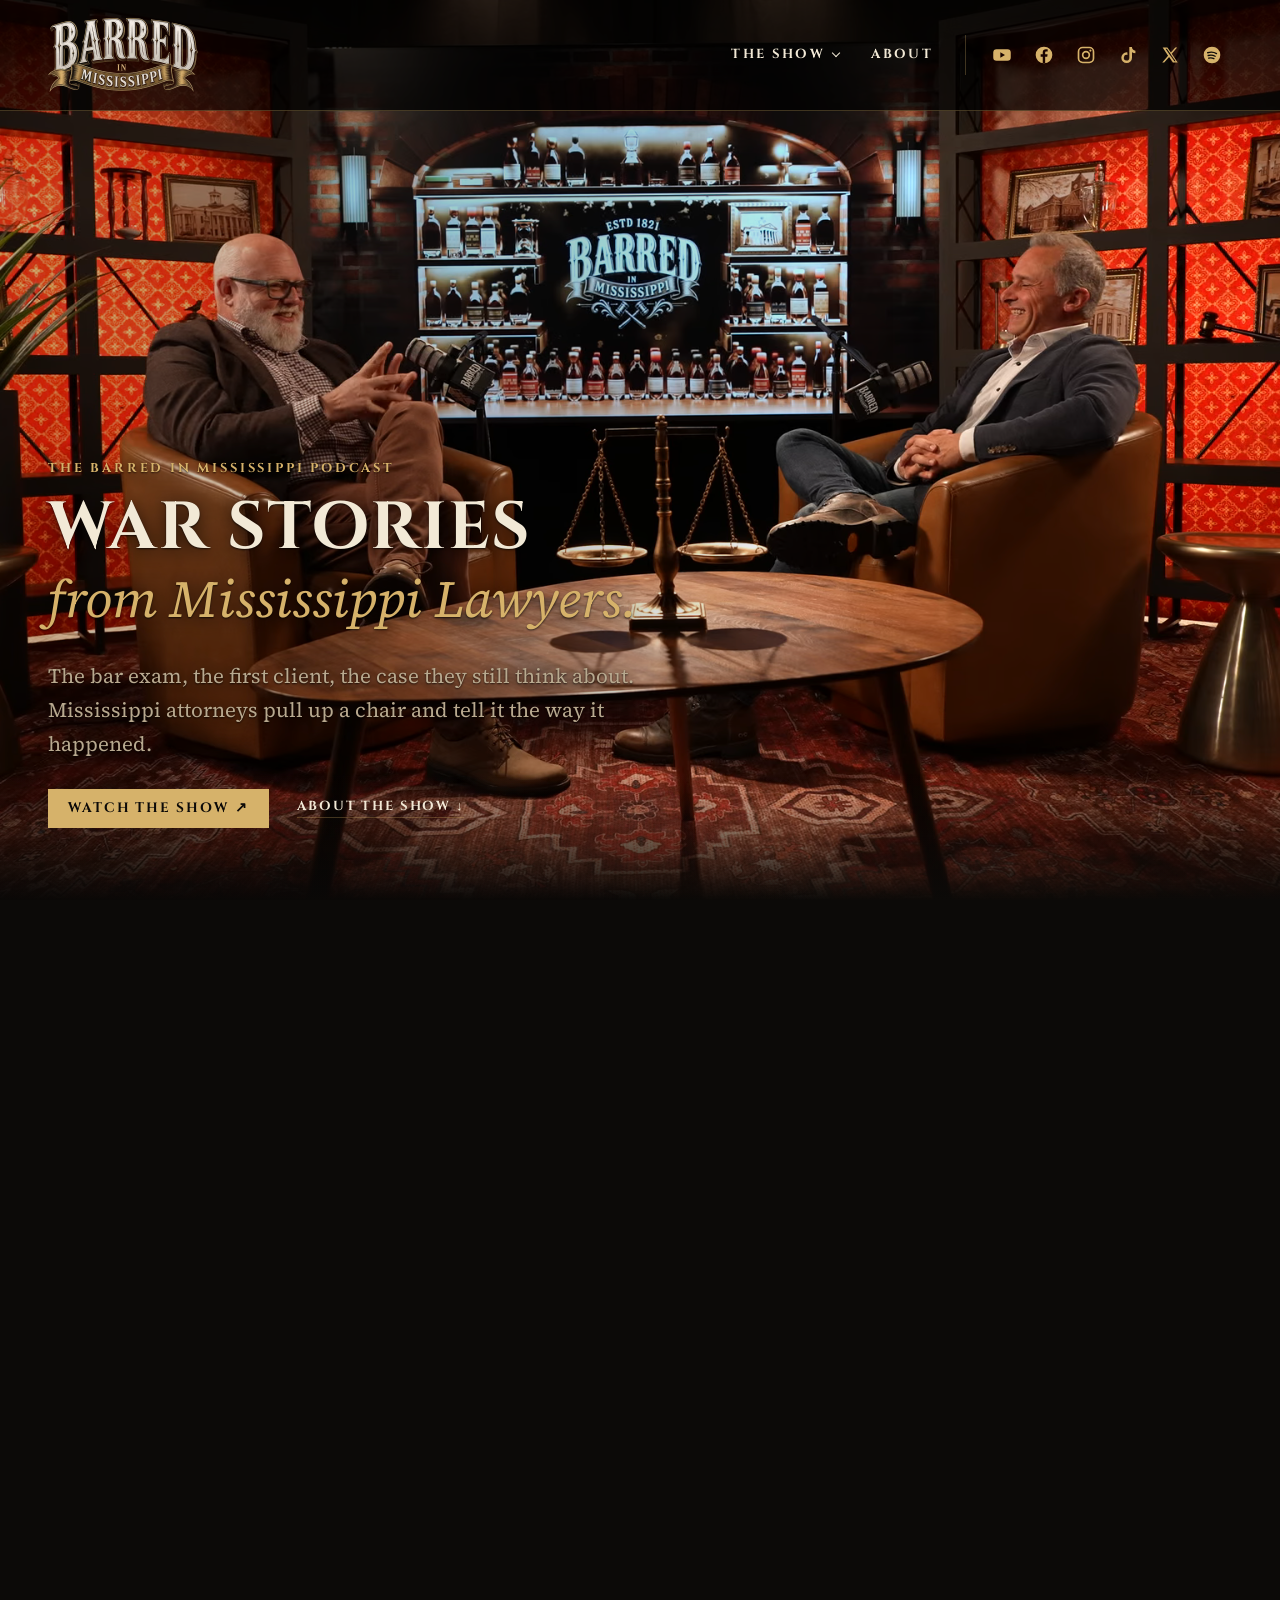
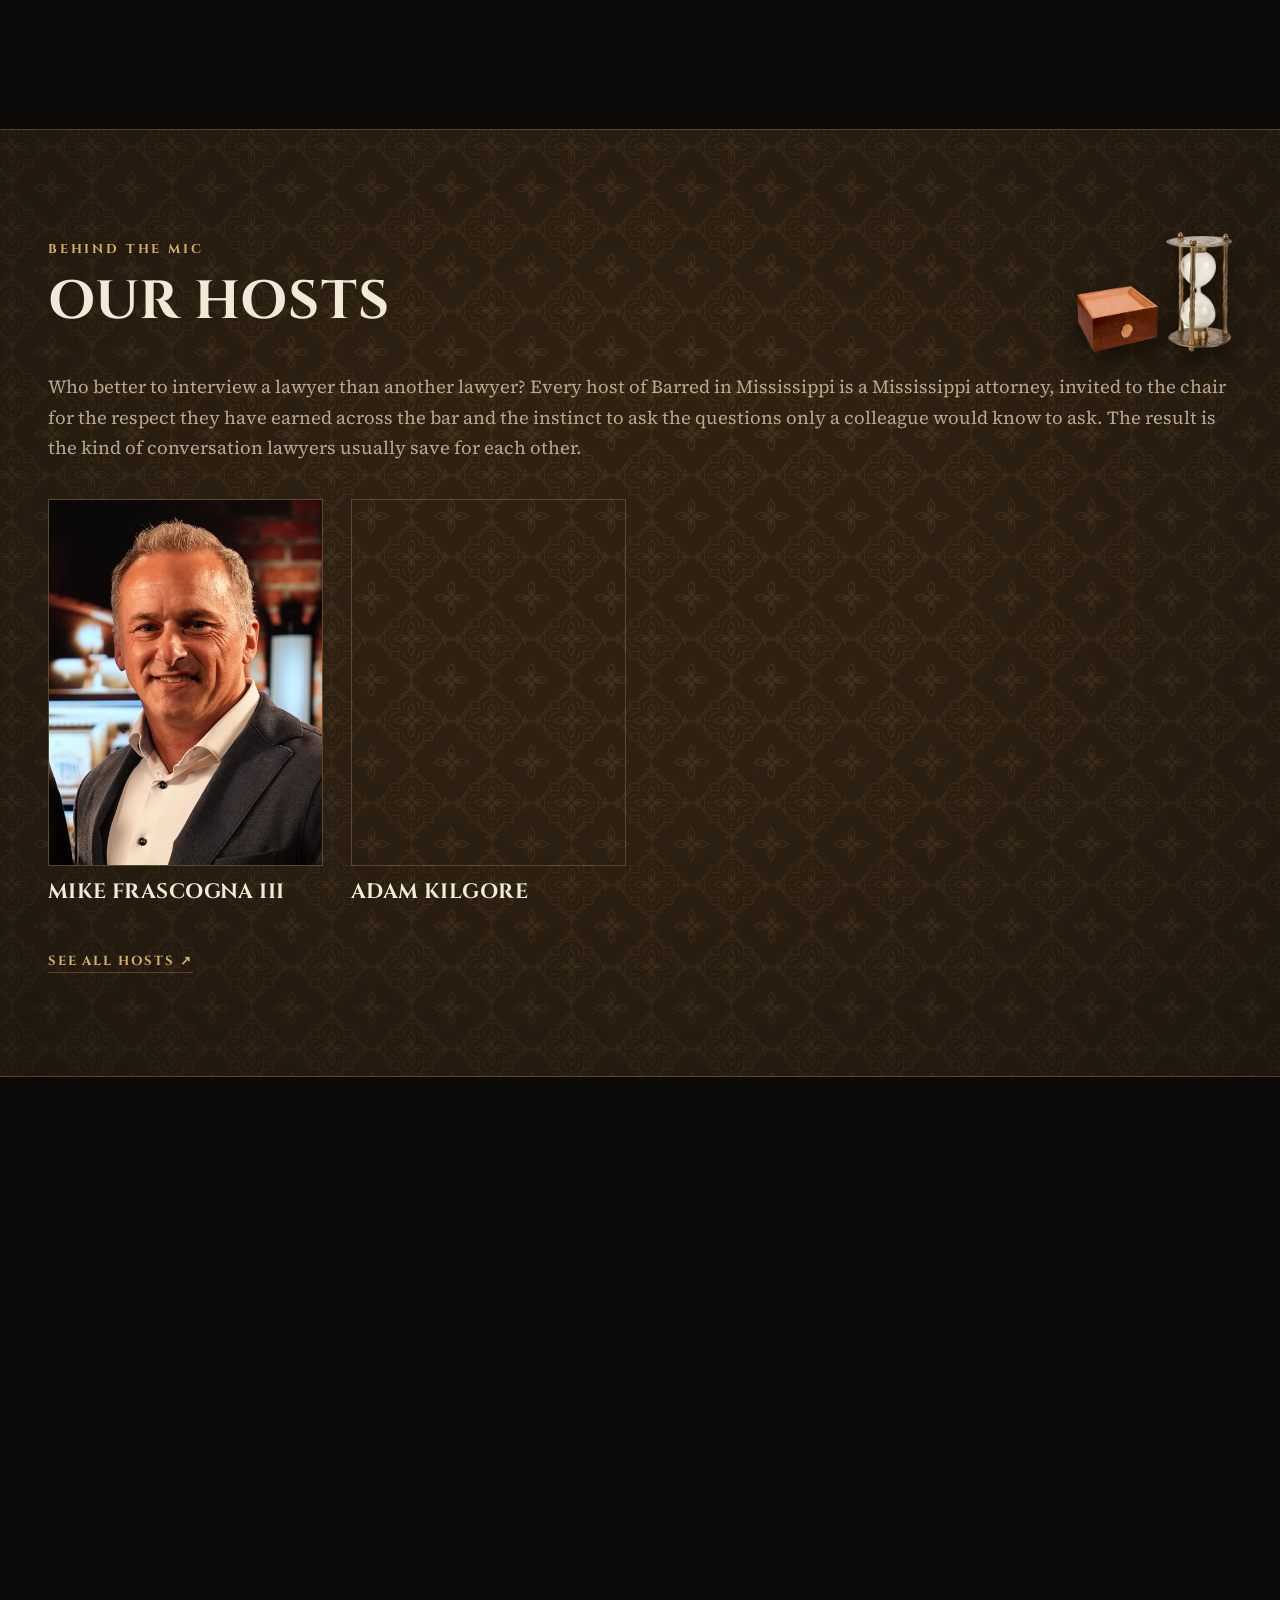
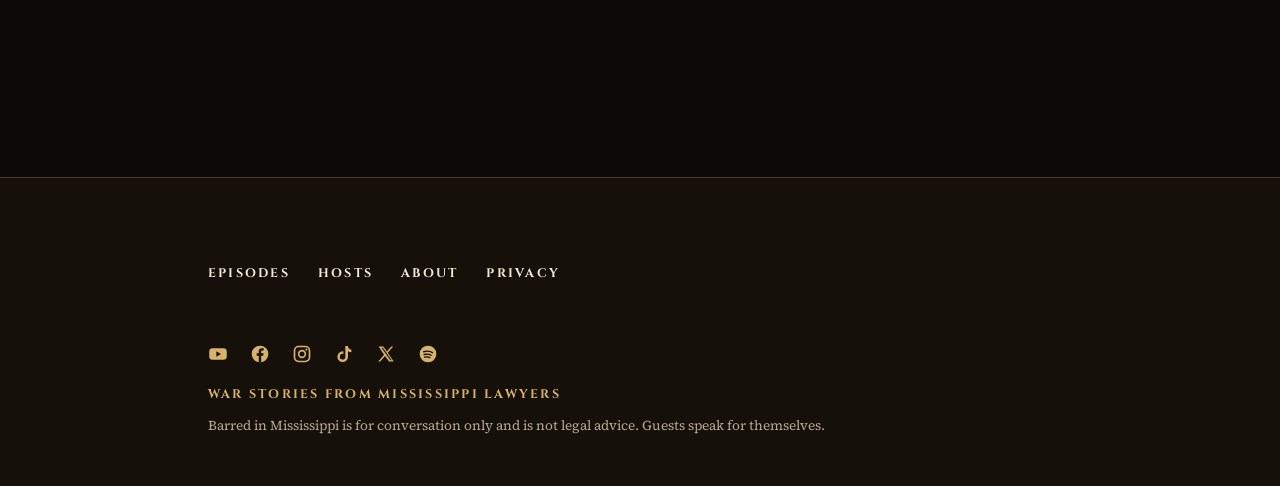
==== commit 706a7fc1: "Deploy site from b210261" ====
--- a/index.html
+++ b/index.html
@@ -1,9 +1,9 @@
-<!doctype html>
-<html lang="en">
-<head>
+<!doctype html>
+<html lang="en">
+<head>
   <meta charset="UTF-8" />
-  <meta http-equiv="Content-Security-Policy" content="default-src 'self'; img-src 'self' data:; media-src 'self'; font-src 'self'; style-src 'self'; script-src 'self'; frame-src https://www.youtube-nocookie.com; base-uri 'self'; form-action 'none'; object-src 'none'; upgrade-insecure-requests">
-  <meta name="viewport" content="width=device-width, initial-scale=1.0" />
+  <meta http-equiv="Content-Security-Policy" content="default-src 'self'; img-src 'self' data:; media-src 'self'; font-src 'self'; style-src 'self'; script-src 'self'; frame-src https://www.youtube-nocookie.com; base-uri 'self'; form-action 'none'; object-src 'none'; upgrade-insecure-requests">
+  <meta name="viewport" content="width=device-width, initial-scale=1.0" />
   <title>Barred in Mississippi | War Stories from Mississippi Lawyers</title>
 <meta name="description" content="Barred in Mississippi is a podcast of conversations with the attorneys who practice law in Mississippi: how they got here, the bar, the first client and the stories they still tell.">
 <meta name="robots" content="index,follow,max-image-preview:large">
@@ -18,15 +18,15 @@
 <meta property="og:image:alt" content="Barred in Mississippi: War Stories from Mississippi Lawyers">
 <meta name="twitter:card" content="summary_large_image">
 <meta name="referrer" content="strict-origin-when-cross-origin">
-<script type="application/ld+json">{"@context":"https://schema.org","@graph":[{"@type":"Organization","@id":"https://barredinmississippi.com/#organization","name":"Barred in Mississippi","url":"https://barredinmississippi.com/","slogan":"War Stories from Mississippi Lawyers","logo":{"@type":"ImageObject","url":"https://barredinmississippi.com/icon-512.png","width":512,"height":512},"sameAs":["https://www.youtube.com/@BarredInms"]},{"@type":"PodcastSeries","@id":"https://barredinmississippi.com/#podcast","name":"Barred in Mississippi","description":"Conversations with the attorneys who practice law in Mississippi: how they got here, the cases that shaped them and the stories they tell. No lectures, no legal advice.","url":"https://barredinmississippi.com/show/","image":"https://barredinmississippi.com/og/barred-og.jpg","inLanguage":"en-US","publisher":{"@id":"https://barredinmississippi.com/#organization"}},{"@type":"WebSite","@id":"https://barredinmississippi.com/#website","url":"https://barredinmississippi.com/","name":"Barred in Mississippi","publisher":{"@id":"https://barredinmississippi.com/#organization"}}]}</script>
-  <link rel="icon" type="image/png" sizes="32x32" href="/favicon-32.png"><link rel="icon" href="/favicon.ico" sizes="16x16 32x32"><link rel="apple-touch-icon" sizes="180x180" href="/apple-touch-icon.png"><link rel="manifest" href="/site.webmanifest"><meta name="theme-color" content="#0c0a08">
+<script type="application/ld+json">{"@context":"https://schema.org","@graph":[{"@type":"Organization","@id":"https://barredinmississippi.com/#organization","name":"Barred in Mississippi","url":"https://barredinmississippi.com/","slogan":"War Stories from Mississippi Lawyers","logo":{"@type":"ImageObject","url":"https://barredinmississippi.com/icon-512.png","width":512,"height":512},"sameAs":["https://www.youtube.com/@barredinms","https://www.facebook.com/profile.php?id=61595885616011","https://www.instagram.com/barredinms","https://www.tiktok.com/@barredinms"]},{"@type":"PodcastSeries","@id":"https://barredinmississippi.com/#podcast","name":"Barred in Mississippi","description":"Conversations with the attorneys who practice law in Mississippi: how they got here, the cases that shaped them and the stories they tell. No lectures, no legal advice.","url":"https://barredinmississippi.com/show/","image":"https://barredinmississippi.com/og/barred-og.jpg","inLanguage":"en-US","publisher":{"@id":"https://barredinmississippi.com/#organization"}},{"@type":"WebSite","@id":"https://barredinmississippi.com/#website","url":"https://barredinmississippi.com/","name":"Barred in Mississippi","publisher":{"@id":"https://barredinmississippi.com/#organization"}}]}</script>
+  <link rel="icon" type="image/png" sizes="32x32" href="/favicon-32.png"><link rel="icon" href="/favicon.ico" sizes="16x16 32x32"><link rel="apple-touch-icon" sizes="180x180" href="/apple-touch-icon.png"><link rel="manifest" href="/site.webmanifest"><meta name="theme-color" content="#0c0a08">
   <script type="module" crossorigin src="/assets/home-DeIqQFp8.js"></script>
   <link rel="modulepreload" crossorigin href="/assets/chrome-CKt9qE5e.js">
   <link rel="stylesheet" crossorigin href="/assets/chrome-BFqnssAL.css">
-</head>
-<body>
+</head>
+<body>
   <div id="app"><a class="skip-link" href="#main">Skip to content</a>
-<header class="main-header"><a class="brand" href="#top" aria-label="Barred in Mississippi home"><img src="/brand/wordmark-600.webp" srcset="/brand/wordmark-600.webp 600w, /brand/wordmark-1200.webp 1200w" sizes="150px" width="1200" height="591" alt=""></a><button class="mobile-menu" aria-label="Open menu" aria-expanded="false" aria-controls="main-nav">Menu <span>+</span></button><nav id="main-nav" aria-label="Main"><div class="nav-group"><a class="nav-top" href="/show/">The show <span class="nav-caret" aria-hidden="true"></span></a><div class="subnav"><a href="/show/">Episodes</a><a href="/hosts/">Hosts</a></div></div><a href="#about">About</a><ul class="social social-menu" aria-label="Barred in Mississippi on social media"><li><a href="https://www.youtube.com/@BarredInms" target="_blank" rel="noopener" aria-label="YouTube"><svg viewBox="0 0 24 24" width="20" height="20" fill="currentColor" aria-hidden="true" focusable="false"><path fill-rule="evenodd" d="M5.5 5h13a4 4 0 0 1 4 4v6a4 4 0 0 1-4 4h-13a4 4 0 0 1-4-4V9a4 4 0 0 1 4-4Zm4.5 3.8v6.4l5.6-3.2Z"/></svg></a></li><li><span class="social-soon" title="Facebook: coming soon" aria-label="Facebook, coming soon"><svg viewBox="0 0 24 24" width="20" height="20" fill="currentColor" aria-hidden="true" focusable="false"><path fill-rule="evenodd" d="M12 2a10 10 0 1 1 0 20a10 10 0 1 1 0-20Zm1.4 19.6V14h2.5l.4-3h-2.9V9.3c0-.9.3-1.5 1.5-1.5h1.5V5.1c-.3 0-1.2-.1-2.2-.1-2.2 0-3.7 1.3-3.7 3.8V11H8v3h2.5v7.6Z"/></svg></span></li><li><span class="social-soon" title="Instagram: coming soon" aria-label="Instagram, coming soon"><svg viewBox="0 0 24 24" width="20" height="20" fill="currentColor" aria-hidden="true" focusable="false"><rect x="3" y="3" width="18" height="18" rx="5" fill="none" stroke="currentColor" stroke-width="2"/><circle cx="12" cy="12" r="4" fill="none" stroke="currentColor" stroke-width="2"/><circle cx="17.3" cy="6.7" r="1.3"/></svg></span></li><li><span class="social-soon" title="TikTok: coming soon" aria-label="TikTok, coming soon"><svg viewBox="0 0 24 24" width="20" height="20" fill="currentColor" aria-hidden="true" focusable="false"><path d="M13.6 2.5h3.1a4.8 4.8 0 0 0 4.2 4.3v3.1a7.8 7.8 0 0 1-4.1-1.3v6.6a6.4 6.4 0 1 1-6.4-6.4c.3 0 .6 0 .9.1v3.2a3.3 3.3 0 1 0 2.3 3.1Z"/></svg></span></li><li><span class="social-soon" title="X: coming soon" aria-label="X, coming soon"><svg viewBox="0 0 24 24" width="20" height="20" fill="currentColor" aria-hidden="true" focusable="false"><path fill-rule="evenodd" d="M3.2 3h5.6l4.3 5.9L18.3 3h2.3l-6.5 7.5 7.1 10.5h-5.6l-4.7-6.6L5 21H2.7l7-8ZM6.6 4.6l10.6 14.8h1.6L8.3 4.6Z"/></svg></span></li><li><span class="social-soon" title="Spotify: coming soon" aria-label="Spotify, coming soon"><svg viewBox="0 0 24 24" width="20" height="20" fill="currentColor" aria-hidden="true" focusable="false"><circle cx="12" cy="12" r="10"/><path d="M6.8 9.3c3.6-1.1 7.6-.8 10.6 1M7.4 12.6c2.9-.8 6-.5 8.4.9M8 15.7c2.2-.6 4.4-.4 6.3.7" fill="none" stroke="#0c0a08" stroke-width="1.6" stroke-linecap="round"/></svg></span></li></ul></nav><ul class="social social-header" aria-label="Barred in Mississippi on social media"><li><a href="https://www.youtube.com/@BarredInms" target="_blank" rel="noopener" aria-label="YouTube"><svg viewBox="0 0 24 24" width="20" height="20" fill="currentColor" aria-hidden="true" focusable="false"><path fill-rule="evenodd" d="M5.5 5h13a4 4 0 0 1 4 4v6a4 4 0 0 1-4 4h-13a4 4 0 0 1-4-4V9a4 4 0 0 1 4-4Zm4.5 3.8v6.4l5.6-3.2Z"/></svg></a></li><li><span class="social-soon" title="Facebook: coming soon" aria-label="Facebook, coming soon"><svg viewBox="0 0 24 24" width="20" height="20" fill="currentColor" aria-hidden="true" focusable="false"><path fill-rule="evenodd" d="M12 2a10 10 0 1 1 0 20a10 10 0 1 1 0-20Zm1.4 19.6V14h2.5l.4-3h-2.9V9.3c0-.9.3-1.5 1.5-1.5h1.5V5.1c-.3 0-1.2-.1-2.2-.1-2.2 0-3.7 1.3-3.7 3.8V11H8v3h2.5v7.6Z"/></svg></span></li><li><span class="social-soon" title="Instagram: coming soon" aria-label="Instagram, coming soon"><svg viewBox="0 0 24 24" width="20" height="20" fill="currentColor" aria-hidden="true" focusable="false"><rect x="3" y="3" width="18" height="18" rx="5" fill="none" stroke="currentColor" stroke-width="2"/><circle cx="12" cy="12" r="4" fill="none" stroke="currentColor" stroke-width="2"/><circle cx="17.3" cy="6.7" r="1.3"/></svg></span></li><li><span class="social-soon" title="TikTok: coming soon" aria-label="TikTok, coming soon"><svg viewBox="0 0 24 24" width="20" height="20" fill="currentColor" aria-hidden="true" focusable="false"><path d="M13.6 2.5h3.1a4.8 4.8 0 0 0 4.2 4.3v3.1a7.8 7.8 0 0 1-4.1-1.3v6.6a6.4 6.4 0 1 1-6.4-6.4c.3 0 .6 0 .9.1v3.2a3.3 3.3 0 1 0 2.3 3.1Z"/></svg></span></li><li><span class="social-soon" title="X: coming soon" aria-label="X, coming soon"><svg viewBox="0 0 24 24" width="20" height="20" fill="currentColor" aria-hidden="true" focusable="false"><path fill-rule="evenodd" d="M3.2 3h5.6l4.3 5.9L18.3 3h2.3l-6.5 7.5 7.1 10.5h-5.6l-4.7-6.6L5 21H2.7l7-8ZM6.6 4.6l10.6 14.8h1.6L8.3 4.6Z"/></svg></span></li><li><span class="social-soon" title="Spotify: coming soon" aria-label="Spotify, coming soon"><svg viewBox="0 0 24 24" width="20" height="20" fill="currentColor" aria-hidden="true" focusable="false"><circle cx="12" cy="12" r="10"/><path d="M6.8 9.3c3.6-1.1 7.6-.8 10.6 1M7.4 12.6c2.9-.8 6-.5 8.4.9M8 15.7c2.2-.6 4.4-.4 6.3.7" fill="none" stroke="#0c0a08" stroke-width="1.6" stroke-linecap="round"/></svg></span></li></ul></header>
+<header class="main-header"><a class="brand" href="#top" aria-label="Barred in Mississippi home"><img src="/brand/wordmark-600.webp" srcset="/brand/wordmark-600.webp 600w, /brand/wordmark-1200.webp 1200w" sizes="150px" width="1200" height="591" alt=""></a><button class="mobile-menu" aria-label="Open menu" aria-expanded="false" aria-controls="main-nav">Menu <span>+</span></button><nav id="main-nav" aria-label="Main"><div class="nav-group"><a class="nav-top" href="/show/">The show <span class="nav-caret" aria-hidden="true"></span></a><div class="subnav"><a href="/show/">Episodes</a><a href="/hosts/">Hosts</a></div></div><a href="#about">About</a><ul class="social social-menu" aria-label="Barred in Mississippi on social media"><li><a href="https://www.youtube.com/@barredinms" target="_blank" rel="noopener" aria-label="YouTube"><svg viewBox="0 0 24 24" width="20" height="20" fill="currentColor" aria-hidden="true" focusable="false"><path fill-rule="evenodd" d="M5.5 5h13a4 4 0 0 1 4 4v6a4 4 0 0 1-4 4h-13a4 4 0 0 1-4-4V9a4 4 0 0 1 4-4Zm4.5 3.8v6.4l5.6-3.2Z"/></svg></a></li><li><a href="https://www.facebook.com/profile.php?id=61595885616011" target="_blank" rel="noopener" aria-label="Facebook"><svg viewBox="0 0 24 24" width="20" height="20" fill="currentColor" aria-hidden="true" focusable="false"><path fill-rule="evenodd" d="M12 2a10 10 0 1 1 0 20a10 10 0 1 1 0-20Zm1.4 19.6V14h2.5l.4-3h-2.9V9.3c0-.9.3-1.5 1.5-1.5h1.5V5.1c-.3 0-1.2-.1-2.2-.1-2.2 0-3.7 1.3-3.7 3.8V11H8v3h2.5v7.6Z"/></svg></a></li><li><a href="https://www.instagram.com/barredinms" target="_blank" rel="noopener" aria-label="Instagram"><svg viewBox="0 0 24 24" width="20" height="20" fill="currentColor" aria-hidden="true" focusable="false"><rect x="3" y="3" width="18" height="18" rx="5" fill="none" stroke="currentColor" stroke-width="2"/><circle cx="12" cy="12" r="4" fill="none" stroke="currentColor" stroke-width="2"/><circle cx="17.3" cy="6.7" r="1.3"/></svg></a></li><li><a href="https://www.tiktok.com/@barredinms" target="_blank" rel="noopener" aria-label="TikTok"><svg viewBox="0 0 24 24" width="20" height="20" fill="currentColor" aria-hidden="true" focusable="false"><path d="M13.6 2.5h3.1a4.8 4.8 0 0 0 4.2 4.3v3.1a7.8 7.8 0 0 1-4.1-1.3v6.6a6.4 6.4 0 1 1-6.4-6.4c.3 0 .6 0 .9.1v3.2a3.3 3.3 0 1 0 2.3 3.1Z"/></svg></a></li><li><span class="social-soon" title="X: coming soon" aria-label="X, coming soon"><svg viewBox="0 0 24 24" width="20" height="20" fill="currentColor" aria-hidden="true" focusable="false"><path fill-rule="evenodd" d="M3.2 3h5.6l4.3 5.9L18.3 3h2.3l-6.5 7.5 7.1 10.5h-5.6l-4.7-6.6L5 21H2.7l7-8ZM6.6 4.6l10.6 14.8h1.6L8.3 4.6Z"/></svg></span></li><li><span class="social-soon" title="Spotify: coming soon" aria-label="Spotify, coming soon"><svg viewBox="0 0 24 24" width="20" height="20" fill="currentColor" aria-hidden="true" focusable="false"><circle cx="12" cy="12" r="10"/><path d="M6.8 9.3c3.6-1.1 7.6-.8 10.6 1M7.4 12.6c2.9-.8 6-.5 8.4.9M8 15.7c2.2-.6 4.4-.4 6.3.7" fill="none" stroke="#0c0a08" stroke-width="1.6" stroke-linecap="round"/></svg></span></li></ul></nav><ul class="social social-header" aria-label="Barred in Mississippi on social media"><li><a href="https://www.youtube.com/@barredinms" target="_blank" rel="noopener" aria-label="YouTube"><svg viewBox="0 0 24 24" width="20" height="20" fill="currentColor" aria-hidden="true" focusable="false"><path fill-rule="evenodd" d="M5.5 5h13a4 4 0 0 1 4 4v6a4 4 0 0 1-4 4h-13a4 4 0 0 1-4-4V9a4 4 0 0 1 4-4Zm4.5 3.8v6.4l5.6-3.2Z"/></svg></a></li><li><a href="https://www.facebook.com/profile.php?id=61595885616011" target="_blank" rel="noopener" aria-label="Facebook"><svg viewBox="0 0 24 24" width="20" height="20" fill="currentColor" aria-hidden="true" focusable="false"><path fill-rule="evenodd" d="M12 2a10 10 0 1 1 0 20a10 10 0 1 1 0-20Zm1.4 19.6V14h2.5l.4-3h-2.9V9.3c0-.9.3-1.5 1.5-1.5h1.5V5.1c-.3 0-1.2-.1-2.2-.1-2.2 0-3.7 1.3-3.7 3.8V11H8v3h2.5v7.6Z"/></svg></a></li><li><a href="https://www.instagram.com/barredinms" target="_blank" rel="noopener" aria-label="Instagram"><svg viewBox="0 0 24 24" width="20" height="20" fill="currentColor" aria-hidden="true" focusable="false"><rect x="3" y="3" width="18" height="18" rx="5" fill="none" stroke="currentColor" stroke-width="2"/><circle cx="12" cy="12" r="4" fill="none" stroke="currentColor" stroke-width="2"/><circle cx="17.3" cy="6.7" r="1.3"/></svg></a></li><li><a href="https://www.tiktok.com/@barredinms" target="_blank" rel="noopener" aria-label="TikTok"><svg viewBox="0 0 24 24" width="20" height="20" fill="currentColor" aria-hidden="true" focusable="false"><path d="M13.6 2.5h3.1a4.8 4.8 0 0 0 4.2 4.3v3.1a7.8 7.8 0 0 1-4.1-1.3v6.6a6.4 6.4 0 1 1-6.4-6.4c.3 0 .6 0 .9.1v3.2a3.3 3.3 0 1 0 2.3 3.1Z"/></svg></a></li><li><span class="social-soon" title="X: coming soon" aria-label="X, coming soon"><svg viewBox="0 0 24 24" width="20" height="20" fill="currentColor" aria-hidden="true" focusable="false"><path fill-rule="evenodd" d="M3.2 3h5.6l4.3 5.9L18.3 3h2.3l-6.5 7.5 7.1 10.5h-5.6l-4.7-6.6L5 21H2.7l7-8ZM6.6 4.6l10.6 14.8h1.6L8.3 4.6Z"/></svg></span></li><li><span class="social-soon" title="Spotify: coming soon" aria-label="Spotify, coming soon"><svg viewBox="0 0 24 24" width="20" height="20" fill="currentColor" aria-hidden="true" focusable="false"><circle cx="12" cy="12" r="10"/><path d="M6.8 9.3c3.6-1.1 7.6-.8 10.6 1M7.4 12.6c2.9-.8 6-.5 8.4.9M8 15.7c2.2-.6 4.4-.4 6.3.7" fill="none" stroke="#0c0a08" stroke-width="1.6" stroke-linecap="round"/></svg></span></li></ul></header>
 <main id="main">
 <section class="hero" id="top"><video class="hero-video" autoplay muted loop playsinline preload="auto" poster="/video/hero-conversation-poster.webp" aria-hidden="true" tabindex="-1"><source src="/video/hero-conversation-mobile.mp4" type="video/mp4" media="(max-width:760px)"><source src="/video/hero-conversation-1080.webm" type="video/webm"><source src="/video/hero-conversation-1080.mp4" type="video/mp4"></video><div class="hero-shade" aria-hidden="true"></div><div class="hero-copy"><p class="eyebrow">The Barred in Mississippi Podcast</p><h1>War Stories<br><em>from Mississippi Lawyers.</em></h1><p class="hero-lede">The bar exam, the first client, the case they still think about. Mississippi attorneys pull up a chair and tell it the way it happened.</p><div class="hero-actions"><a class="button" href="/show/">Watch the show <span>↗</span></a><a class="text-link light" href="#about">About the show ↓</a></div></div></section>
 <section class="recent" aria-labelledby="recent-title"><div class="wrap"><div class="shelf-head"><div class="section-head"><p class="eyebrow">Now playing</p><h2 id="recent-title">Recent Episodes</h2></div><div class="shelf shelf-recent" aria-hidden="true"><img class="shelf-decanter" src="/img/shelf/decanter.webp" width="336" height="660" alt="" loading="lazy" decoding="async"><img class="shelf-humidor" src="/img/shelf/humidor.webp" width="408" height="330" alt="" loading="lazy" decoding="async"></div></div><ul class="plate-row"><li><a href="/show/002-mike-frascogna-ii/"><img src="/img/episodes/ep-002-mike-frascogna-ii-960.webp" srcset="/img/episodes/ep-002-mike-frascogna-ii-960.webp 960w, /img/episodes/ep-002-mike-frascogna-ii-1920.webp 1920w" sizes="(max-width:700px) 92vw, (max-width:1100px) 46vw, 25vw" width="1920" height="1080" alt="Episode 002: From Track to Entertainment Law, with Mike Frascogna Jr." loading="lazy" decoding="async"><span class="plate-num">Episode 002</span><span class="plate-guest">Mike Frascogna Jr.</span><span class="plate-role">Entertainment and Sports Attorney</span></a></li><li><a href="/show/001-adam-kilgore/"><img src="/img/episodes/ep-001-adam-kilgore-960.webp" srcset="/img/episodes/ep-001-adam-kilgore-960.webp 960w, /img/episodes/ep-001-adam-kilgore-1920.webp 1920w" sizes="(max-width:700px) 92vw, (max-width:1100px) 46vw, 25vw" width="1920" height="1080" alt="Episode 001: The Mississippi Bar’s Angel of Death, with Adam Kilgore" loading="lazy" decoding="async"><span class="plate-num">Episode 001</span><span class="plate-guest">Adam Kilgore</span><span class="plate-role">Longtime General Counsel, The Mississippi Bar</span></a></li></ul><p class="more"><a class="text-link" href="/show/">All episodes ↗</a></p></div></section>
@@ -35,6 +35,7 @@
 <section class="counties" aria-labelledby="counties-title"><div class="wrap counties-copy"><p class="eyebrow">Eighty-two counties</p><h2 id="counties-title">Every county has a courthouse.<br><em>Every courthouse has a story.</em></h2><div class="shelf shelf-counties" aria-hidden="true"><img class="shelf-jar" src="/img/shelf/jar.webp" width="351" height="390" alt="" loading="lazy" decoding="async"><img class="shelf-hourglass" src="/img/shelf/hourglass.webp" width="332" height="600" alt="" loading="lazy" decoding="async"></div></div><ul class="courthouses" aria-hidden="true"><li><img src="/img/courthouses/courthouse-1-1200.webp" srcset="/img/courthouses/courthouse-1-600.webp 600w, /img/courthouses/courthouse-1-1200.webp 1200w" sizes="(max-width:700px) 60vw, 22vw" width="1200" height="960" alt="" loading="lazy" decoding="async"></li><li><img src="/img/courthouses/courthouse-2-1200.webp" srcset="/img/courthouses/courthouse-2-600.webp 600w, /img/courthouses/courthouse-2-1200.webp 1200w" sizes="(max-width:700px) 60vw, 22vw" width="1200" height="960" alt="" loading="lazy" decoding="async"></li><li><img src="/img/courthouses/courthouse-3-1200.webp" srcset="/img/courthouses/courthouse-3-600.webp 600w, /img/courthouses/courthouse-3-1200.webp 1200w" sizes="(max-width:700px) 60vw, 22vw" width="1200" height="960" alt="" loading="lazy" decoding="async"></li><li><img src="/img/courthouses/courthouse-4-1200.webp" srcset="/img/courthouses/courthouse-4-600.webp 600w, /img/courthouses/courthouse-4-1200.webp 1200w" sizes="(max-width:700px) 60vw, 22vw" width="1200" height="960" alt="" loading="lazy" decoding="async"></li><li><img src="/img/courthouses/courthouse-5-1200.webp" srcset="/img/courthouses/courthouse-5-600.webp 600w, /img/courthouses/courthouse-5-1200.webp 1200w" sizes="(max-width:700px) 60vw, 22vw" width="1200" height="960" alt="" loading="lazy" decoding="async"></li><li class="tall"><img src="/img/courthouses/courthouse-6-960.webp" srcset="/img/courthouses/courthouse-6-480.webp 480w, /img/courthouses/courthouse-6-960.webp 960w" sizes="(max-width:700px) 40vw, 14vw" width="960" height="1200" alt="" loading="lazy" decoding="async"></li><li class="tall"><img src="/img/courthouses/courthouse-7-960.webp" srcset="/img/courthouses/courthouse-7-480.webp 480w, /img/courthouses/courthouse-7-960.webp 960w" sizes="(max-width:700px) 40vw, 14vw" width="960" height="1200" alt="" loading="lazy" decoding="async"></li></ul></section>
 <section class="closing"><img class="closing-mark" src="/brand/logo-primary-600.webp" width="600" height="478" alt="" loading="lazy"><p class="eyebrow">War Stories from Mississippi Lawyers</p><h2>Pull up a chair.</h2><p>New conversations with Mississippi lawyers, recorded in Jackson.</p><a class="text-link light" href="/show/">Watch the show ↗</a><div class="shelf shelf-closing-left" aria-hidden="true"><img class="shelf-hourglass" src="/img/shelf/hourglass.webp" width="332" height="600" alt="" loading="lazy" decoding="async"><img class="shelf-humidor" src="/img/shelf/humidor.webp" width="408" height="330" alt="" loading="lazy" decoding="async"></div><div class="shelf shelf-closing-right" aria-hidden="true"><img class="shelf-jar" src="/img/shelf/jar.webp" width="351" height="390" alt="" loading="lazy" decoding="async"><img class="shelf-decanter" src="/img/shelf/decanter.webp" width="336" height="660" alt="" loading="lazy" decoding="async"></div></section>
 </main>
-<footer class="site-footer"><a class="footer-mark" href="#top"><img src="/brand/logo-primary-600.webp" width="600" height="478" alt="Barred in Mississippi, established 1821" loading="lazy"></a><div class="footer-links"><a href="/show/">Episodes</a><a href="/hosts/">Hosts</a><a href="#about">About</a><a href="/privacy/">Privacy</a></div><ul class="social social-footer" aria-label="Barred in Mississippi on social media"><li><a href="https://www.youtube.com/@BarredInms" target="_blank" rel="noopener" aria-label="YouTube"><svg viewBox="0 0 24 24" width="20" height="20" fill="currentColor" aria-hidden="true" focusable="false"><path fill-rule="evenodd" d="M5.5 5h13a4 4 0 0 1 4 4v6a4 4 0 0 1-4 4h-13a4 4 0 0 1-4-4V9a4 4 0 0 1 4-4Zm4.5 3.8v6.4l5.6-3.2Z"/></svg></a></li><li><span class="social-soon" title="Facebook: coming soon" aria-label="Facebook, coming soon"><svg viewBox="0 0 24 24" width="20" height="20" fill="currentColor" aria-hidden="true" focusable="false"><path fill-rule="evenodd" d="M12 2a10 10 0 1 1 0 20a10 10 0 1 1 0-20Zm1.4 19.6V14h2.5l.4-3h-2.9V9.3c0-.9.3-1.5 1.5-1.5h1.5V5.1c-.3 0-1.2-.1-2.2-.1-2.2 0-3.7 1.3-3.7 3.8V11H8v3h2.5v7.6Z"/></svg></span></li><li><span class="social-soon" title="Instagram: coming soon" aria-label="Instagram, coming soon"><svg viewBox="0 0 24 24" width="20" height="20" fill="currentColor" aria-hidden="true" focusable="false"><rect x="3" y="3" width="18" height="18" rx="5" fill="none" stroke="currentColor" stroke-width="2"/><circle cx="12" cy="12" r="4" fill="none" stroke="currentColor" stroke-width="2"/><circle cx="17.3" cy="6.7" r="1.3"/></svg></span></li><li><span class="social-soon" title="TikTok: coming soon" aria-label="TikTok, coming soon"><svg viewBox="0 0 24 24" width="20" height="20" fill="currentColor" aria-hidden="true" focusable="false"><path d="M13.6 2.5h3.1a4.8 4.8 0 0 0 4.2 4.3v3.1a7.8 7.8 0 0 1-4.1-1.3v6.6a6.4 6.4 0 1 1-6.4-6.4c.3 0 .6 0 .9.1v3.2a3.3 3.3 0 1 0 2.3 3.1Z"/></svg></span></li><li><span class="social-soon" title="X: coming soon" aria-label="X, coming soon"><svg viewBox="0 0 24 24" width="20" height="20" fill="currentColor" aria-hidden="true" focusable="false"><path fill-rule="evenodd" d="M3.2 3h5.6l4.3 5.9L18.3 3h2.3l-6.5 7.5 7.1 10.5h-5.6l-4.7-6.6L5 21H2.7l7-8ZM6.6 4.6l10.6 14.8h1.6L8.3 4.6Z"/></svg></span></li><li><span class="social-soon" title="Spotify: coming soon" aria-label="Spotify, coming soon"><svg viewBox="0 0 24 24" width="20" height="20" fill="currentColor" aria-hidden="true" focusable="false"><circle cx="12" cy="12" r="10"/><path d="M6.8 9.3c3.6-1.1 7.6-.8 10.6 1M7.4 12.6c2.9-.8 6-.5 8.4.9M8 15.7c2.2-.6 4.4-.4 6.3.7" fill="none" stroke="#0c0a08" stroke-width="1.6" stroke-linecap="round"/></svg></span></li></ul><p class="footer-tag">War Stories from Mississippi Lawyers</p><p class="footer-note">Barred in Mississippi is for conversation only and is not legal advice. Guests speak for themselves.</p></footer></div>
-</body>
-</html>
+<footer class="site-footer"><a class="footer-mark" href="#top"><img src="/brand/logo-primary-600.webp" width="600" height="478" alt="Barred in Mississippi, established 1821" loading="lazy"></a><div class="footer-links"><a href="/show/">Episodes</a><a href="/hosts/">Hosts</a><a href="#about">About</a><a href="/privacy/">Privacy</a></div><ul class="social social-footer" aria-label="Barred in Mississippi on social media"><li><a href="https://www.youtube.com/@barredinms" target="_blank" rel="noopener" aria-label="YouTube"><svg viewBox="0 0 24 24" width="20" height="20" fill="currentColor" aria-hidden="true" focusable="false"><path fill-rule="evenodd" d="M5.5 5h13a4 4 0 0 1 4 4v6a4 4 0 0 1-4 4h-13a4 4 0 0 1-4-4V9a4 4 0 0 1 4-4Zm4.5 3.8v6.4l5.6-3.2Z"/></svg></a></li><li><a href="https://www.facebook.com/profile.php?id=61595885616011" target="_blank" rel="noopener" aria-label="Facebook"><svg viewBox="0 0 24 24" width="20" height="20" fill="currentColor" aria-hidden="true" focusable="false"><path fill-rule="evenodd" d="M12 2a10 10 0 1 1 0 20a10 10 0 1 1 0-20Zm1.4 19.6V14h2.5l.4-3h-2.9V9.3c0-.9.3-1.5 1.5-1.5h1.5V5.1c-.3 0-1.2-.1-2.2-.1-2.2 0-3.7 1.3-3.7 3.8V11H8v3h2.5v7.6Z"/></svg></a></li><li><a href="https://www.instagram.com/barredinms" target="_blank" rel="noopener" aria-label="Instagram"><svg viewBox="0 0 24 24" width="20" height="20" fill="currentColor" aria-hidden="true" focusable="false"><rect x="3" y="3" width="18" height="18" rx="5" fill="none" stroke="currentColor" stroke-width="2"/><circle cx="12" cy="12" r="4" fill="none" stroke="currentColor" stroke-width="2"/><circle cx="17.3" cy="6.7" r="1.3"/></svg></a></li><li><a href="https://www.tiktok.com/@barredinms" target="_blank" rel="noopener" aria-label="TikTok"><svg viewBox="0 0 24 24" width="20" height="20" fill="currentColor" aria-hidden="true" focusable="false"><path d="M13.6 2.5h3.1a4.8 4.8 0 0 0 4.2 4.3v3.1a7.8 7.8 0 0 1-4.1-1.3v6.6a6.4 6.4 0 1 1-6.4-6.4c.3 0 .6 0 .9.1v3.2a3.3 3.3 0 1 0 2.3 3.1Z"/></svg></a></li><li><span class="social-soon" title="X: coming soon" aria-label="X, coming soon"><svg viewBox="0 0 24 24" width="20" height="20" fill="currentColor" aria-hidden="true" focusable="false"><path fill-rule="evenodd" d="M3.2 3h5.6l4.3 5.9L18.3 3h2.3l-6.5 7.5 7.1 10.5h-5.6l-4.7-6.6L5 21H2.7l7-8ZM6.6 4.6l10.6 14.8h1.6L8.3 4.6Z"/></svg></span></li><li><span class="social-soon" title="Spotify: coming soon" aria-label="Spotify, coming soon"><svg viewBox="0 0 24 24" width="20" height="20" fill="currentColor" aria-hidden="true" focusable="false"><circle cx="12" cy="12" r="10"/><path d="M6.8 9.3c3.6-1.1 7.6-.8 10.6 1M7.4 12.6c2.9-.8 6-.5 8.4.9M8 15.7c2.2-.6 4.4-.4 6.3.7" fill="none" stroke="#0c0a08" stroke-width="1.6" stroke-linecap="round"/></svg></span></li></ul><p class="footer-tag">War Stories from Mississippi Lawyers</p><p class="footer-note">Barred in Mississippi is for conversation only and is not legal advice. Guests speak for themselves.</p></footer></div>+
+</body>
+</html>
